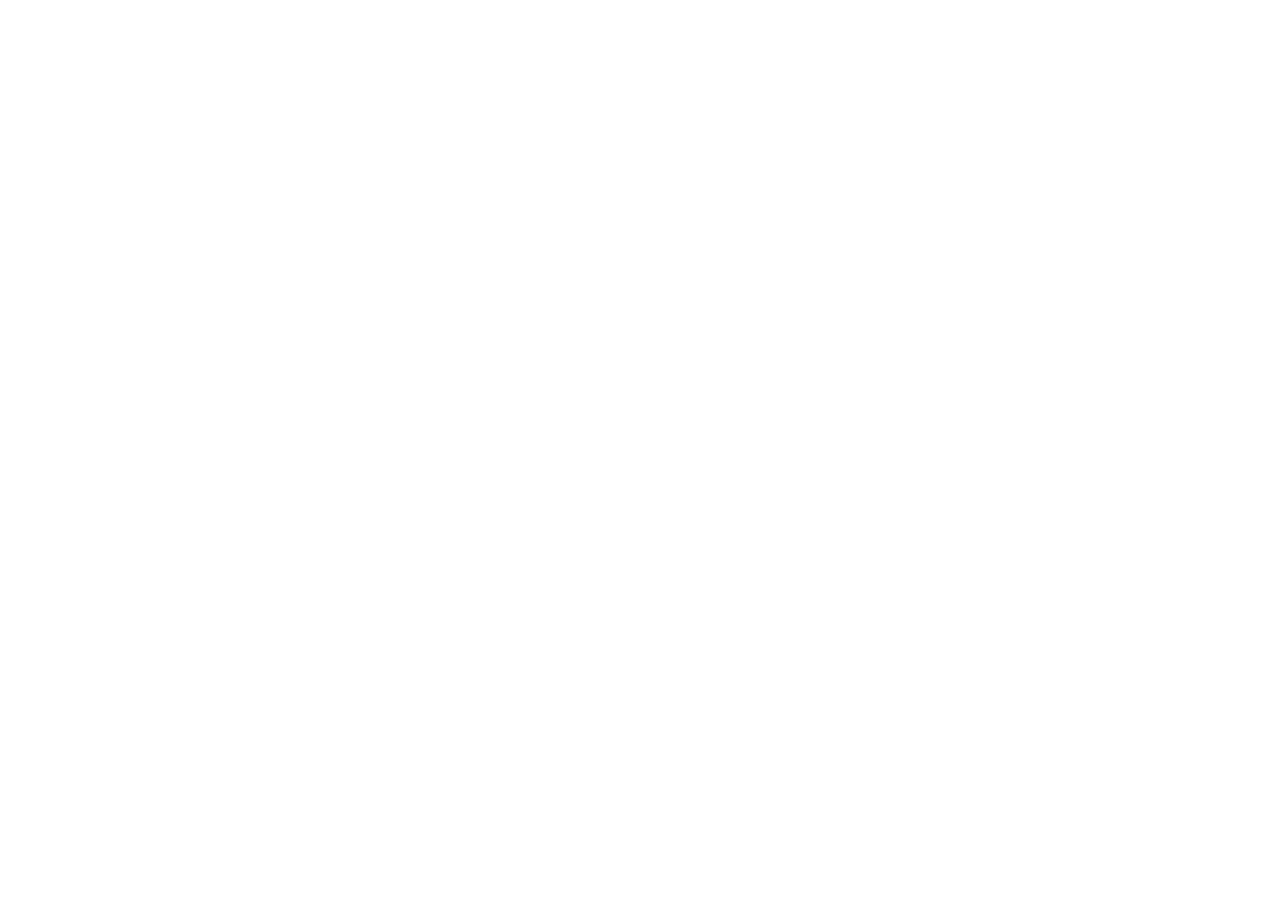
==== index.html @ 98c35b32 "Landing Page CVDC 2026" ====
<!DOCTYPE html>
<html lang="en">
<head>
    <meta charset="UTF-8">
    <meta name="viewport" content="width=device-width, initial-scale=1.0">
    <title>CVDC 2026</title>
</head>
<body>
    
</body>
</html>
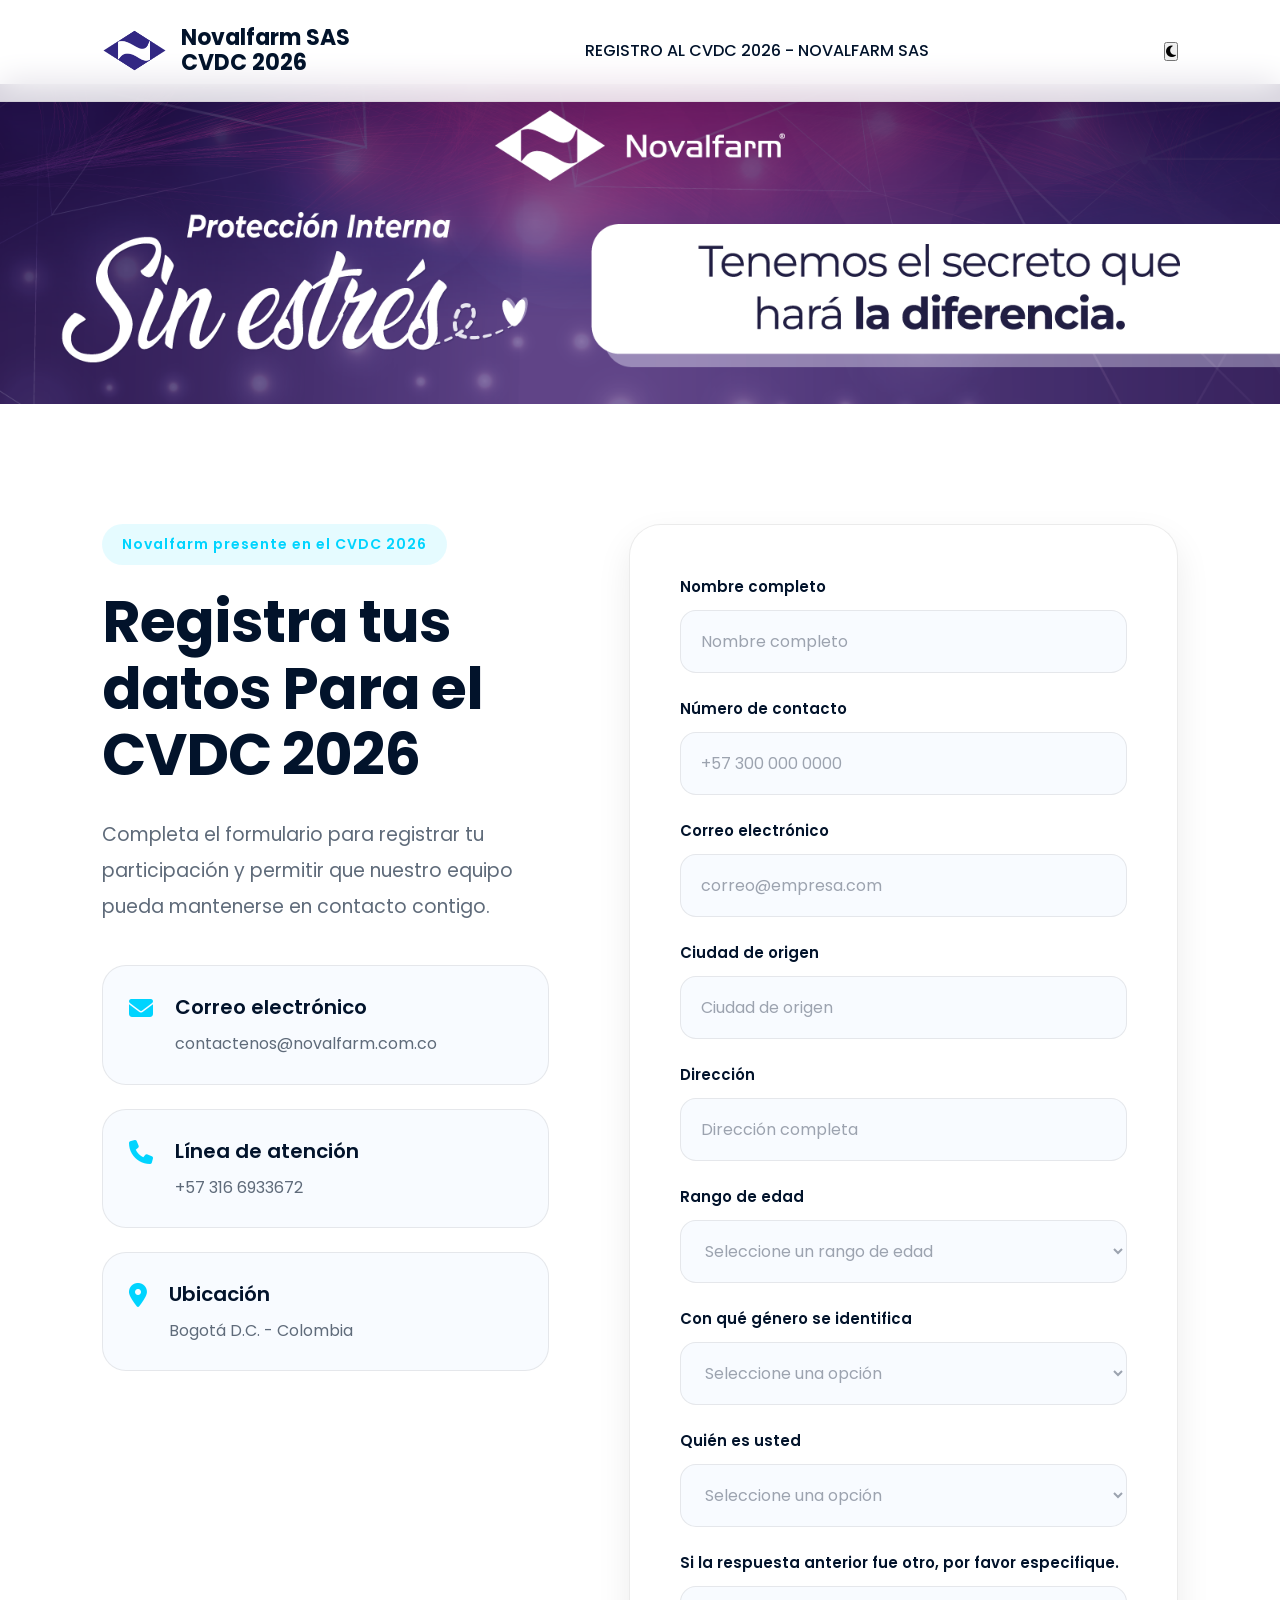
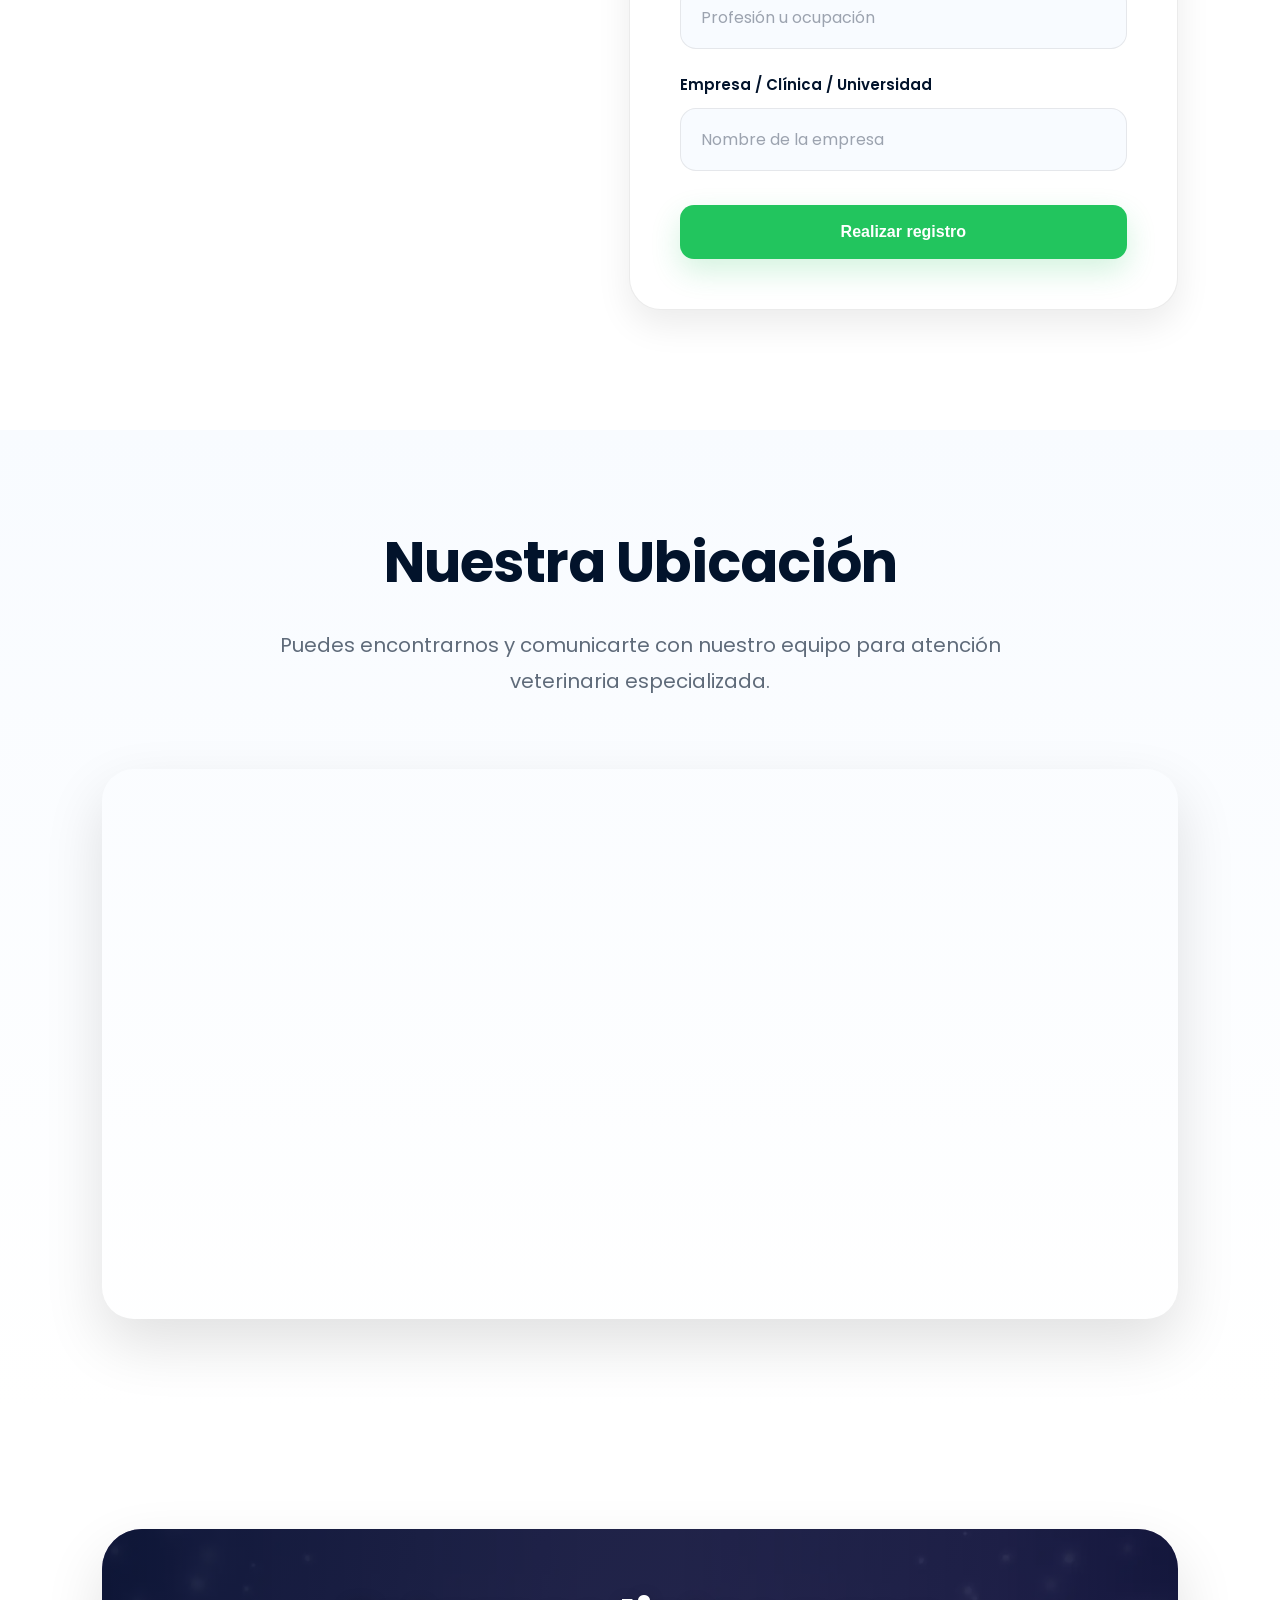
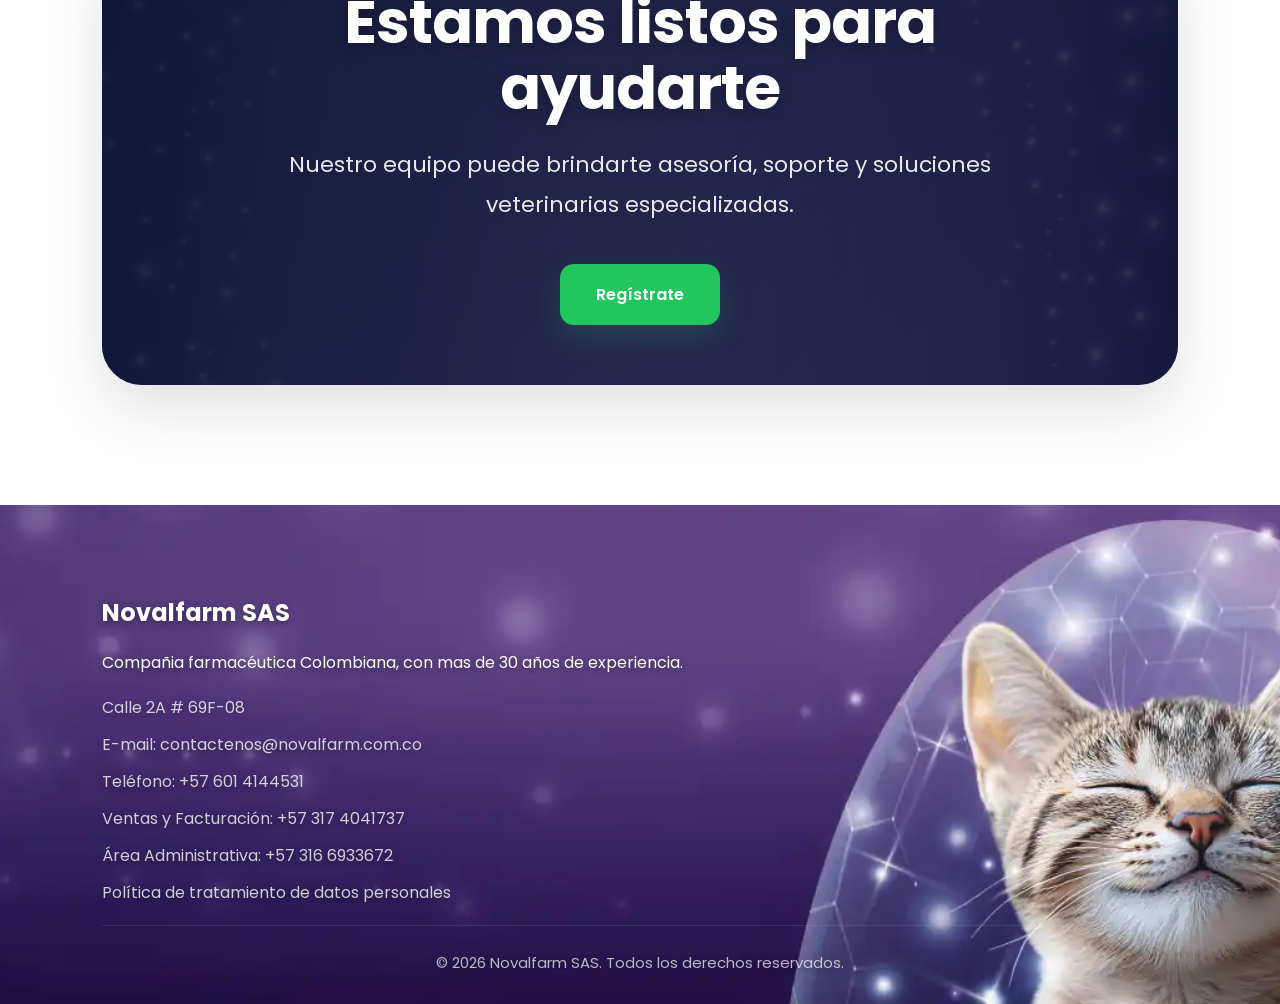
==== commit 6e2af5e0: "Version 0.0002 de formulario de inscripción" ====
--- a/index.html
+++ b/index.html
@@ -1,11 +1,384 @@
 <!DOCTYPE html>
-<html lang="en">
+<html lang="es">
+
 <head>
-    <meta charset="UTF-8">
-    <meta name="viewport" content="width=device-width, initial-scale=1.0">
-    <title>CVDC 2026</title>
+    <meta charset="UTF-8" />
+    <meta name="viewport" content="width=device-width, initial-scale=1.0" />
+    <title>Novalfarm SAS | CVDC 2026</title>
+    <meta name="description" content="Compañía farmacéutica Colombiana, con mas de 30 años de experiencia." />
+    <meta name="keywords"
+        content="Dedicada al desarrollo, fabricación, comercialización y maquila a terceros de productos para la salud animal, limpieza, desinfección y sanitización en el sector pecuario, alimentario y hospitalario." />
+    <meta name="author" content="Edwin Alexander Galvis Patiño" />
+    <meta property="og:title" content="Novalfarm SAS" />
+    <meta property="og:description" content="Compañía farmacéutica Colombiana, con mas de 30 años de experiencia." />
+    <meta property="og:type" content="website" />
+    <meta property="og:image" content="./assets/images/PreviewNovalfarm.webp" />
+    <link rel="icon" href="../assets/icons/FaviconNovalfarm.ico" type="image/ico" />
+    <link rel="preconnect" href="https://fonts.googleapis.com" />
+    <link rel="preconnect" href="https://fonts.gstatic.com" crossorigin />
+    <link href="https://fonts.googleapis.com/css2?family=Poppins:wght@300;400;500;600;700&display=swap"
+        rel="stylesheet" />
+    <link rel="stylesheet" href="https://cdnjs.cloudflare.com/ajax/libs/font-awesome/6.5.1/css/all.min.css" />
+    <link rel="stylesheet" href="../styles/styles.css" />
+    <link rel="stylesheet" href="/index.css" />
 </head>
+
 <body>
-    
+    <!--  INICIO HEADER -->
+    <header class="main-header">
+        <div class="navbar">
+            <a href="../index.html" class="logo-area" aria-label="Ir a la página principal">
+                <img src="../assets/icons/LogoNegativoNovalfarmB.svg" alt="Logo Novalfarm SAS" />
+                <div class="logo-text">
+                    <h2>
+                        Novalfarm SAS<br />
+                        CVDC 2026
+                    </h2>
+                </div>
+            </a>
+            <!-- NAVEGACIÓN -->
+            <nav class="main-nav" id="main-nav">
+                <a href="../index.html"> REGISTRO AL CVDC 2026 - NOVALFARM SAS </a>
+                <!--<a href="../pages/servicios.html"> Servicios </a> -->
+                <!--<a href="../pages/nosotros.html"> Nosotros </a> -->
+                <!-- <a href="../pages/soporte-mesa-de-ayuda.html"> Soporte </a> -->
+                <!-- <a href="../pages/contacto.html" class="active"> Contacto </a> -->
+                <!-- <a href="../pages/planes-y-precios.html"> Planes </a> -->
+                <!-- <a href="../pages/clientes-casos-de-exito.html"> Casos de Éxito </a> -->
+                <!-- <a href="../pages/blog.html"> Blog </a> -->
+            </nav>
+            <!-- ACCIONES -->
+            <div class="header-actions">
+                <!-- DARK MODE -->
+                <button class="toggle-dark-btn" id="toggle-dark" aria-label="Activar modo oscuro">
+                    <i class="fas fa-moon"></i>
+                </button>
+                <!-- MENU MOBILE -->
+                <div class="menu-toggle" id="menu-toggle" aria-label="Abrir menú">
+                    <i class="fas fa-bars"></i>
+                </div>
+            </div>
+        </div>
+    </header>
+    <!-- FIN HEADER -->
+    <!-- INICIO MAIN -->
+    <main>
+        <!-- INICIO BLOQUE UNO - HERO -->
+        <section class="contact-hero">
+            <!-- OVERLAY -->
+            <!--<div class="contact-hero-overlay"></div> -->
+            <!-- CONTENIDO -->
+            <!-- <div class="contact-hero-content">
+                <div class="contact-hero-text">
+                    <h1>
+                        Regístrate
+                    </h1>
+                    <p>
+                        Regístrate en Novalfarm SAS,
+                        se uno mas de nuestros clientes y recibe
+                        soporte y asesoría empresarial.
+                    </p>
+                </div>
+            </div> -->
+        </section>
+        <!-- FIN BLOQUE UNO -->
+        <!-- INICIO BLOQUE DOS - FORMULARIO -->
+        <section class="contact-form-section">
+            <div class="contact-form-container">
+                <!-- INFORMACIÓN -->
+                <div class="contact-info">
+                    <span class="section-tag">
+                        Novalfarm presente en el CVDC 2026
+                    </span>
+                    <h2>
+                        Registra tus datos
+                        Para el CVDC 2026
+                    </h2>
+                    <p>
+                        Completa el formulario para
+                        registrar tu participación y permitir
+                        que nuestro equipo pueda mantenerse
+                        en contacto contigo.
+                    </p>
+                    <!-- CARDS -->
+                    <div class="contact-info-list">
+                        <!-- ITEM -->
+                        <div class="contact-info-item">
+                            <i class="fas fa-envelope"></i>
+                            <div>
+                                <h3>
+                                    Correo electrónico
+                                </h3>
+                                <p>
+                                    contactenos@novalfarm.com.co
+                                </p>
+                            </div>
+                        </div>
+                        <!-- ITEM -->
+                        <div class="contact-info-item">
+                            <i class="fas fa-phone"></i>
+                            <div>
+                                <h3>
+                                    Línea de atención
+                                </h3>
+                                <p>
+                                    +57 316 6933672
+                                </p>
+                            </div>
+                        </div>
+                        <!-- ITEM -->
+                        <div class="contact-info-item">
+                            <i class="fas fa-location-dot"></i>
+                            <div>
+                                <h3>
+                                    Ubicación
+                                </h3>
+                                <p>
+                                    Bogotá D.C. - Colombia
+                                </p>
+                            </div>
+                        </div>
+                    </div>
+                </div>
+                <!-- FORMULARIO -->
+                <div class="contact-form-box">
+                    <form id="contactForm" class="contact-form">
+                        <!-- NOMBRE -->
+                        <div class="form-group">
+                            <label for="nombre">
+                                Nombre completo
+                            </label>
+                            <input type="text" id="nombre" name="entry.445168501" placeholder="Nombre completo"
+                                required>
+                        </div>
+                        <!-- TELÉFONO -->
+                        <div class="form-group">
+                            <label for="telefono">
+                                Número de contacto
+                            </label>
+                            <input type="tel" id="telefono" name="entry.1190734210" placeholder="+57 300 000 0000"
+                                required>
+                        </div>
+                        <!-- CORREO -->
+                        <div class="form-group">
+                            <label for="correo">
+                                Correo electrónico
+                            </label>
+                            <input type="email" id="correo" name="entry.1235014945" placeholder="correo@empresa.com"
+                                required>
+                        </div>
+                        <!-- CIUDAD -->
+                        <div class="form-group">
+                            <label for="ciudad">
+                                Ciudad de origen
+                            </label>
+                            <input type="text" id="ciudad" name="entry.204726276" placeholder="Ciudad de origen"
+                                required>
+                        </div>
+                        <!-- DIRECCION -->
+                        <div class="form-group">
+                            <label for="direccion">
+                                Dirección
+                            </label>
+                            <input type="text" id="direccion" name="entry.1206980979" placeholder="Dirección completa"
+                                required>
+                        </div>
+                        <!-- RANGO EDAD -->
+                        <div class="form-group">
+                            <label for="rangoedad">
+                                Rango de edad
+                            </label>
+                            <select id="rangoedad" name="entry.147446224" required>
+
+                                <option value="" selected disabled>
+                                    Seleccione un rango de edad
+                                </option>
+
+                                <option value="20 - 30 años">
+                                    20 - 30 años
+                                </option>
+
+                                <option value="31 - 40 años">
+                                    31 - 40 años
+                                </option>
+
+                                <option value="Mayor de 40 años">
+                                    Mayor de 40 años
+                                </option>
+
+                            </select>
+                        </div>
+                        <!-- GENERO -->
+                        <div class="form-group">
+                            <label for="genero">
+                                Con qué género se identifica
+                            </label>
+                            <select id="genero" name="entry.490328538" required>
+
+                                <option value="" selected disabled>
+                                    Seleccione una opción
+                                </option>
+
+                                <option value="Masculino">
+                                    Masculino
+                                </option>
+
+                                <option value="Femenino">
+                                    Femenino
+                                </option>
+
+                                <option value="No binario">
+                                    No binario
+                                </option>
+
+                                <option value="Prefiero no responder">
+                                    Prefiero no responder
+                                </option>
+
+                            </select>
+                        </div>
+                        <!-- QUIEN ES -->
+                        <div class="form-group">
+                            <label for="quienes">
+                                Quién es usted
+                            </label>
+                            <select id="quienes" name="entry.2110988957" required>
+
+                                <option value="" selected disabled>
+                                    Seleccione una opción
+                                </option>
+
+                                <option value="Médico veterinario">
+                                    Médico veterinario
+                                </option>
+
+                                <option value="Estudiante">
+                                    Estudiante
+                                </option>
+
+                                <option value="Propietario de Clínica">
+                                    Propietario de Clínica
+                                </option>
+
+                                <option value="Groomer">
+                                    Groomer
+                                </option>
+
+                                <option value="Otro">
+                                    Otro
+                                </option>
+
+                            </select>
+                        </div>
+                        <!-- QUIEN ES B -->
+                        <div class="form-group">
+                            <label for="quienesb">
+                                Si la respuesta anterior fue otro, por favor especifique.
+                            </label>
+                            <input type="text" id="quienesb" name="entry.1274518297"
+                                placeholder="Profesión u ocupación">
+                        </div>
+                        <!-- EMPRESA -->
+                        <div class="form-group">
+                            <label for="empresa">
+                                Empresa / Clínica / Universidad
+                            </label>
+                            <input type="text" id="empresa" name="entry.99293918" placeholder="Nombre de la empresa"
+                                required>
+                        </div>
+                        <!-- BOTÓN -->
+                        <button type="submit" class="btn btn-primary submit-btn">
+                            Realizar registro
+                        </button>
+                        <!-- MENSAJE -->
+                        <div class="form-message" id="formMessage">
+                            Registro realizado correctamente.
+                        </div>
+                    </form>
+                </div>
+            </div>
+        </section>
+        <!-- FIN BLOQUE DOS -->
+        <!-- INICIO BLOQUE TRES - MAPA -->
+        <section class="contact-map">
+            <!-- HEADER -->
+            <div class="map-header">
+                <h2>
+                    Nuestra Ubicación
+                </h2>
+                <p>
+                    Puedes encontrarnos y comunicarte
+                    con nuestro equipo para atención
+                    veterinaria especializada.
+                </p>
+            </div>
+            <!-- MAPA -->
+            <div class="map-container">
+                <iframe src="https://www.google.com/maps?q=Calle+2A+%23+69F-14,+Bogota,+Colombia&output=embed"
+                    loading="lazy" allowfullscreen referrerpolicy="no-referrer-when-downgrade"
+                    title="Mapa ubicación empresa">
+                </iframe>
+            </div>
+        </section>
+        <!-- FIN BLOQUE TRES -->
+        <!-- INICIO BLOQUE CUATRO - CTA -->
+        <section class="contact-cta">
+            <div class="contact-cta-overlay"></div>
+            <!-- CONTENIDO -->
+            <div class="contact-cta-content">
+                <h2>
+                    Estamos listos para ayudarte
+                </h2>
+                <p>
+                    Nuestro equipo puede brindarte
+                    asesoría, soporte y soluciones
+                    veterinarias especializadas.
+                </p>
+                <a href="../index.html#contactForm" class="btn btn-primary">
+                    Regístrate
+                </a>
+            </div>
+        </section>
+        <!-- FIN BLOQUE CUATRO -->
+    </main>
+    <!--  FIN MAIN -->
+    <!--  INICIO FOOTER -->
+    <footer>
+        <div class="footer-container">
+            <!-- COLUMNA -->
+            <div class="footer-column">
+                <h3>Novalfarm SAS</h3>
+                <p>
+                    Compañia farmacéutica Colombiana, con mas de 30 años de experiencia.
+                </p>
+            </div>
+            <!-- COLUMNA -->
+            <div class="footer-column">
+                <h3></h3>
+                <a href="https://novalfarm.com.co/" target="_blank"> Calle 2A # 69F-08 </a>
+                <a href="https://novalfarm.com.co/" target="_blank"> E-mail: contactenos@novalfarm.com.co </a>
+                <a href="https://novalfarm.com.co/" target="_blank"> Teléfono: +57 601 4144531 </a>
+                <a href="https://novalfarm.com.co/" target="_blank"> Ventas y Facturación: +57 317 4041737 </a>
+                <a href="https://novalfarm.com.co/" target="_blank"> Área Administrativa: +57 316 6933672 </a>
+                <a href="http://novalfarm.com.co/pdf/POLITICA-DE-TRATAMIENTO-DE-DATOS-PERSONALES.pdf" target="_blank"> Política de tratamiento de datos personales </a>
+            </div>
+            <!-- COLUMNA -->
+            <div class="footer-column">
+                <h3></h3>
+                <!-- <a href="../pages/soporte-mesa-de-ayuda.html"> Mesa de ayuda </a> -->
+                <!-- <a href="../pages/soporte-mesa-de-ayuda.html"> Incidentes </a> -->
+                <!-- <a href="../pages/blog.html"> FAQ </a> -->
+            </div>
+        </div>
+        <!-- COPYRIGHT -->
+        <div class="footer-bottom">
+            <p>© 2026 Novalfarm SAS. Todos los derechos reservados.</p>
+        </div>
+    </footer>
+    <!-- FIN FOOTER -->
+    <!--  SCRIPTS -->
+    <script src="../scripts/scripts.js"></script>
+    <script src="../scripts/contacto.js"></script>
 </body>
+
 </html>
--- a/styles/styles.css
+++ b/styles/styles.css
@@ -0,0 +1,661 @@
+/* =========================================================
+   STYLES.CSS
+   PAGINA: TODAS
+   AUTOR: EDWIN ALEXANDER GALVIS PATIÑO - 1032386348
+========================================================= */
+
+/* =========================================================
+   VARIABLES GLOBALES
+========================================================= */
+
+:root {
+
+    /* COLORES */
+
+    --color-primary: #02132b;
+    --color-secondary: #22c55e;
+    --color-accent: #00d4ff;
+
+    --color-white: #ffffff;
+    --color-light: #f8fbff;
+
+    --color-text: #5f6b7a;
+    --color-border: rgba(0, 0, 0, 0.08);
+
+    /* SOMBRAS */
+
+    --shadow-sm:
+        0px 6px 18px rgba(0, 0, 0, 0.05);
+
+    --shadow-md:
+        0px 15px 35px rgba(0, 0, 0, 0.08);
+
+    --shadow-lg:
+        0px 25px 60px rgba(0, 0, 0, 0.12);
+
+    /* RADIOS */
+
+    --radius-sm: 12px;
+    --radius-md: 20px;
+    --radius-lg: 32px;
+
+    /* TRANSICIONES */
+
+    --transition: 0.4s ease;
+
+    /* ALTURA HEADER */
+
+    --header-height: 84px;
+}
+
+/* =========================================================
+   DARK MODE VARIABLES
+========================================================= */
+
+body.dark-mode {
+
+    --color-primary: #f5f5f5;
+    --color-white: #121212;
+    --color-light: #1b1b1b;
+    --color-text: #d0d0d0;
+    --color-border: rgba(255, 255, 255, 0.08);
+}
+
+/* =========================================================
+   RESET
+========================================================= */
+
+* {
+
+    margin: 0;
+    padding: 0;
+    box-sizing: border-box;
+}
+
+/* =========================================================
+   HTML
+========================================================= */
+
+html {
+
+    scroll-behavior: smooth;
+}
+
+/* =========================================================
+   NAV LINK ACTIVE
+========================================================= */
+
+main {
+
+    padding-top: var(--header-height);
+
+}
+
+.main-nav a.active {
+
+    color: var(--color-accent);
+
+    font-weight: 600;
+}
+
+/* LINEA ACTIVA */
+
+.main-nav a.active::after {
+
+    width: 100%;
+}
+
+/* =========================================================
+   BODY
+========================================================= */
+
+body {
+
+    font-family: 'Poppins', sans-serif;
+
+    background: var(--color-white);
+
+    color: var(--color-primary);
+
+    overflow-x: hidden;
+
+    transition:
+        background-color 0.3s ease,
+        color 0.3s ease;
+}
+
+/* =========================================================
+   IMÁGENES
+========================================================= */
+
+img {
+
+    max-width: 100%;
+
+    display: block;
+}
+
+/* =========================================================
+   LINKS
+========================================================= */
+
+a {
+
+    text-decoration: none;
+
+    transition: var(--transition);
+}
+
+/* =========================================================
+   LISTAS
+========================================================= */
+
+ul {
+
+    list-style: none;
+}
+
+/* =========================================================
+   BOTONES GLOBALES
+========================================================= */
+
+.btn {
+
+    display: inline-flex;
+
+    align-items: center;
+
+    justify-content: center;
+
+    padding: 18px 36px;
+
+    border-radius: 14px;
+
+    font-size: 16px;
+
+    font-weight: 600;
+
+    border: none;
+
+    cursor: pointer;
+
+    transition: var(--transition);
+
+    white-space: nowrap;
+}
+
+/* BOTÓN PRIMARY */
+
+.btn-primary {
+
+    background: var(--color-secondary);
+
+    color: white;
+
+    box-shadow:
+        0px 12px 30px rgba(34, 197, 94, 0.20);
+}
+
+/* HOVER */
+
+.btn-primary:hover {
+
+    transform: translateY(-4px);
+
+    background: #1fb157;
+}
+
+/* BOTÓN SECONDARY */
+
+.btn-secondary {
+
+    background: transparent;
+
+    color: var(--color-primary);
+
+    border: 2px solid var(--color-primary);
+}
+
+/* HOVER */
+
+.btn-secondary:hover {
+
+    background: var(--color-primary);
+
+    color: white;
+}
+
+/* =========================================================
+   CONTAINER GLOBAL
+========================================================= */
+
+.container {
+
+    width: 100%;
+
+    max-width: 1400px;
+
+    margin: auto;
+}
+
+/* =========================================================
+   HEADER
+========================================================= */
+
+.main-header {
+
+    position: fixed;
+
+    top: 0;
+
+    left: 0;
+
+    width: 100%;
+
+    z-index: 999;
+
+    background:
+        rgba(255, 255, 255, 0.82);
+
+    backdrop-filter: blur(16px);
+
+    border-bottom:
+        1px solid rgba(0, 0, 0, 0.05);
+
+    transition: var(--transition);
+}
+
+/* DARK MODE HEADER */
+
+body.dark-mode .main-header {
+
+    background:
+        rgba(18, 18, 18, 0.88);
+
+    border-bottom:
+        1px solid rgba(255, 255, 255, 0.05);
+}
+
+/* HEADER SCROLLED */
+
+.main-header.scrolled {
+
+    padding: 6px 0;
+
+    box-shadow:
+        0px 10px 30px rgba(0, 0, 0, 0.08);
+}
+
+/* NAVBAR */
+
+.navbar {
+
+    --header-height: 84px;
+
+    display: flex;
+
+    align-items: center;
+
+    justify-content: space-between;
+
+    padding: 18px 8%;
+}
+
+/* =========================================================
+   LOGO
+========================================================= */
+
+.logo-area {
+
+    display: flex;
+
+    align-items: center;
+
+    gap: 14px;
+}
+
+/* IMG */
+
+.logo-area img {
+
+    width: 65px;
+}
+
+/* TEXTO */
+
+.logo-text h2 {
+
+    font-size: 22px;
+
+    color: var(--color-primary);
+
+    line-height: 1.1;
+}
+
+/* =========================================================
+   MENU
+========================================================= */
+
+.main-nav {
+
+    display: flex;
+
+    align-items: center;
+
+    gap: 30px;
+}
+
+/* LINKS */
+
+.main-nav a {
+
+    color: var(--color-primary);
+
+    font-size: 16px;
+
+    font-weight: 500;
+
+    position: relative;
+}
+
+/* HOVER */
+
+.main-nav a:hover {
+
+    color: var(--color-accent);
+}
+
+/* =========================================================
+   TOGGLE
+========================================================= */
+
+.menu-toggle {
+
+    display: none;
+
+    font-size: 28px;
+
+    cursor: pointer;
+
+    color: var(--color-primary);
+}
+
+/* =========================================================
+   FOOTER
+========================================================= */
+
+footer {
+    position: relative;
+
+    padding: 90px 8% 30px;
+
+    color: #ffffff;
+
+    background-image:
+        url("../assets/images/Footer.webp");
+
+    background-size: cover;
+    background-position: center center;
+    background-repeat: no-repeat;
+
+    overflow: hidden;
+}
+
+/* CONTAINER */
+
+.footer-container {
+    position: relative;
+    z-index: 2;
+
+    max-width: 1400px;
+
+    margin: auto;
+
+    padding-right: 25%;
+}
+
+.footer-container,
+.footer-bottom {
+
+    position: relative;
+    z-index: 2;
+
+}
+
+.footer-container h3,
+.footer-container p,
+.footer-container a,
+.footer-bottom {
+    text-shadow:
+        0 2px 6px rgba(0, 0, 0, 0.35);
+}
+
+/* TEXTOS */
+
+.footer-column h3 {
+
+    font-size: 24px;
+
+    margin-bottom: 20px;
+}
+
+/* LINKS */
+
+.footer-column a {
+
+    color: rgba(255, 255, 255, 0.78);
+
+    display: block;
+
+    margin-bottom: 12px;
+}
+
+/* HOVER */
+
+.footer-column a:hover {
+
+    color: var(--color-accent);
+}
+
+/* COPYRIGHT */
+
+.footer-bottom {
+
+    border-top:
+        1px solid rgba(255, 255, 255, 0.08);
+
+    padding-top: 25px;
+
+    text-align: center;
+
+    color: rgba(255, 255, 255, 0.70);
+
+    font-size: 15px;
+}
+
+/* =========================================================
+   SCROLLBAR
+========================================================= */
+
+::-webkit-scrollbar {
+
+    width: 10px;
+}
+
+::-webkit-scrollbar-track {
+
+    background: var(--color-light);
+}
+
+::-webkit-scrollbar-thumb {
+
+    background: var(--color-accent);
+
+    border-radius: 20px;
+}
+
+/* =========================================================
+   ANIMACIONES
+========================================================= */
+
+@keyframes fadeUp {
+
+    from {
+
+        opacity: 0;
+        transform: translateY(40px);
+    }
+
+    to {
+
+        opacity: 1;
+        transform: translateY(0);
+    }
+}
+
+/* =========================================================
+   RESPONSIVE TABLET
+========================================================= */
+
+@media(max-width: 992px) {
+
+    :root {
+
+        --header-height: 96px;
+
+    }
+
+    .navbar {
+
+        padding: 18px 6%;
+    }
+
+    .main-nav {
+
+        position: fixed;
+
+        top: var(--header-height);
+
+        right: -100%;
+
+        width: 280px;
+
+        height: calc(100vh - var(--header-height));
+
+        background: var(--color-white);
+
+        flex-direction: column;
+
+        align-items: flex-start;
+
+        padding: 40px 30px;
+
+        transition: var(--transition);
+
+        box-shadow:
+            -10px 0px 30px rgba(0, 0, 0, 0.08);
+    }
+
+    body.dark-mode .main-nav {
+
+        background: #1b1b1b;
+    }
+
+    .main-nav.active {
+
+        right: 0;
+    }
+
+    .menu-toggle {
+
+        display: block;
+    }
+
+    footer {
+    background-position: 65% center;
+}
+
+    .footer-container {
+
+        flex-direction: column;
+    }
+}
+
+/* =========================================================
+   RESPONSIVE MOBILE
+========================================================= */
+
+@media(max-width: 768px) {
+
+    footer {
+        padding: 70px 6% 30px;
+
+        background-size: cover;
+
+        /*
+         * Damos prioridad al gato.
+         */
+        background-position: 72% center;
+    }
+
+    .footer-container {
+        padding-right: 0;
+    }
+
+    :root {
+
+        --header-height: 96px;
+
+    }
+
+    .logo-area img {
+
+        width: 55px;
+    }
+
+    .logo-text h2 {
+
+        font-size: 18px;
+    }
+
+    .btn {
+
+        width: 100%;
+    }
+}
+
+/* =========================================================
+   RESPONSIVE SMALL MOBILE
+========================================================= */
+
+@media(max-width: 480px) {
+
+        footer {
+
+        padding: 60px 6% 25px;
+
+        background-position: 75% center;
+
+    }
+
+    :root {
+
+        --header-height: 92px;
+
+    }
+
+    .navbar {
+
+        padding: 16px 5%;
+    }
+
+    .main-nav {
+
+        width: 100%;
+    }
+
+    footer {
+
+        padding: 70px 6% 25px;
+    }
+}
--- a/index.css
+++ b/index.css
@@ -0,0 +1,858 @@
+/* =========================================================
+   CONTACTO.CSS
+   PAGINA: CONTACTO
+========================================================= */
+
+/* =========================================================
+   BLOQUE UNO - HERO
+========================================================= */
+
+.contact-hero {
+    position: relative;
+
+    width: 100%;
+
+    aspect-ratio: 4 / 1;
+
+    min-height: 0;
+
+    display: flex;
+    align-items: center;
+    justify-content: center;
+
+    padding: 0;
+    margin: 0;
+
+    overflow: hidden;
+
+    background-image:
+        url("../assets/images/Header.png");
+
+    background-size: contain;
+    background-position: center center;
+    background-repeat: no-repeat;
+
+    background-color: #FFFFFF;
+}
+
+/* OVERLAY
+   Se reduce la oscuridad para conservar los colores
+   originales del banner y mantener legible el texto.
+========================================================= */
+
+.contact-hero-overlay {
+    position: absolute;
+    inset: 0;
+
+    background: transparent;
+
+    z-index: 1;
+}
+
+/* CONTENIDO */
+
+.contact-hero-content {
+    position: relative;
+
+    z-index: 2;
+
+    width: 100%;
+    max-width: 1400px;
+
+    margin: auto;
+
+    text-align: center;
+
+    transform: translateY(-20px);
+}
+
+/* TEXTO */
+
+.contact-hero-text {
+    max-width: 950px;
+
+    margin: auto;
+}
+
+/* TITULO */
+
+.contact-hero-text h1 {
+    font-size: clamp(44px, 4vw, 74px);
+
+    line-height: 1.05;
+
+    color: #ffffff;
+
+    margin-bottom: 30px;
+
+    font-weight: 700;
+
+    letter-spacing: -2px;
+
+    text-shadow:
+        0 3px 15px rgba(0, 0, 0, 0.30);
+
+    animation: fadeUp 1s ease;
+}
+
+/* TEXTO */
+
+.contact-hero-text p {
+    font-size: clamp(18px, 1.3vw, 22px);
+
+    line-height: 1.9;
+
+    color: rgba(255, 255, 255, 0.92);
+
+    max-width: 780px;
+
+    margin: auto;
+
+    text-shadow:
+        0 2px 10px rgba(0, 0, 0, 0.25);
+
+    animation: fadeUp 1.2s ease;
+}
+
+/* =========================================================
+   BLOQUE DOS - FORMULARIO
+========================================================= */
+
+.contact-form-section {
+    padding: 120px 8%;
+
+    background: var(--color-white);
+}
+
+/* CONTENEDOR */
+
+.contact-form-container {
+    width: 100%;
+
+    max-width: 1400px;
+
+    margin: auto;
+
+    display: flex;
+
+    align-items: flex-start;
+
+    justify-content: space-between;
+
+    gap: 80px;
+}
+
+/* =========================================================
+   INFORMACIÓN
+========================================================= */
+
+.contact-info {
+    flex: 1;
+
+    min-width: 0;
+}
+
+/* TAG */
+
+.section-tag {
+    display: inline-flex;
+
+    align-items: center;
+    justify-content: center;
+
+    padding: 10px 20px;
+
+    border-radius: 50px;
+
+    background:
+        rgba(0, 212, 255, 0.10);
+
+    color: var(--color-accent);
+
+    font-size: 14px;
+
+    font-weight: 600;
+
+    letter-spacing: 1px;
+
+    margin-bottom: 24px;
+}
+
+/* TITULO */
+
+.contact-info h2 {
+    font-size: 58px;
+
+    line-height: 1.15;
+
+    color: var(--color-primary);
+
+    margin-bottom: 28px;
+
+    font-weight: 700;
+
+    letter-spacing: -1px;
+}
+
+/* TEXTO */
+
+.contact-info p {
+    font-size: 19px;
+
+    line-height: 1.9;
+
+    color: var(--color-text);
+
+    margin-bottom: 40px;
+}
+
+/* LISTA */
+
+.contact-info-list {
+    display: flex;
+
+    flex-direction: column;
+
+    gap: 24px;
+}
+
+/* ITEM */
+
+.contact-info-item {
+    display: flex;
+
+    align-items: flex-start;
+
+    gap: 22px;
+
+    padding: 26px;
+
+    border-radius: 24px;
+
+    background: var(--color-light);
+
+    border:
+        1px solid var(--color-border);
+
+    transition: var(--transition);
+
+    min-width: 0;
+}
+
+/* HOVER */
+
+.contact-info-item>div {
+    flex: 1;
+
+    min-width: 0;
+}
+
+.contact-info-item:hover {
+    transform: translateX(8px);
+
+    box-shadow: var(--shadow-sm);
+}
+
+/* ICONO */
+
+.contact-info-item i {
+    font-size: 24px;
+
+    color: var(--color-accent);
+
+    margin-top: 4px;
+}
+
+/* TITULO */
+
+.contact-info-item h3 {
+    font-size: 20px;
+
+    color: var(--color-primary);
+
+    margin-bottom: 8px;
+
+    font-weight: 600;
+}
+
+/* TEXTO */
+
+.contact-info-item p {
+    font-size: 16px;
+
+    line-height: 1.7;
+
+    color: var(--color-text);
+
+    margin: 0;
+
+    overflow-wrap: anywhere;
+
+    word-break: break-word;
+
+    min-width: 0;
+}
+
+/* =========================================================
+   FORMULARIO
+========================================================= */
+
+.contact-form-box {
+    flex: 1;
+
+    min-width: 0;
+
+    background: var(--color-white);
+
+    border-radius: 32px;
+
+    padding: 50px;
+
+    border:
+        1px solid var(--color-border);
+
+    box-shadow: var(--shadow-md);
+}
+
+/* FORM */
+
+.contact-form {
+    display: flex;
+
+    flex-direction: column;
+
+    gap: 24px;
+}
+
+/* GRUPO */
+
+.form-group {
+    display: flex;
+
+    flex-direction: column;
+
+    gap: 12px;
+}
+
+/* LABEL */
+
+.form-group label {
+    font-size: 15px;
+
+    font-weight: 600;
+
+    color: var(--color-primary);
+}
+
+/* INPUTS / SELECT / TEXTAREA */
+
+.form-group input,
+.form-group select,
+.form-group textarea {
+    width: 100%;
+
+    padding: 18px 20px;
+
+    border-radius: 16px;
+
+    border:
+        1px solid var(--color-border);
+
+    background: var(--color-light);
+
+    font-family: inherit;
+
+    font-size: 16px;
+
+    color: var(--color-primary);
+
+    outline: none;
+
+    transition: var(--transition);
+
+    box-sizing: border-box;
+}
+
+/* TEXTAREA */
+
+.form-group textarea {
+    resize: vertical;
+
+    min-height: 120px;
+}
+
+/* SELECT */
+
+.form-group select {
+    cursor: pointer;
+
+    appearance: auto;
+}
+
+/* PLACEHOLDER */
+
+.form-group input::placeholder,
+.form-group textarea::placeholder {
+    color: #9ca3af;
+}
+
+/* SELECT SIN SELECCION */
+
+.form-group select:invalid {
+    color: #9ca3af;
+}
+
+/* SELECT CON VALOR */
+
+.form-group select:valid {
+    color: var(--color-primary);
+}
+
+/* FOCUS */
+
+.form-group input:focus,
+.form-group select:focus,
+.form-group textarea:focus {
+    border-color: var(--color-accent);
+
+    box-shadow:
+        0 0 0 4px rgba(0, 212, 255, 0.12);
+}
+
+/* BOTÓN */
+
+.submit-btn {
+    width: 100%;
+
+    margin-top: 10px;
+}
+
+/* MENSAJE */
+
+.form-message {
+    display: none;
+
+    align-items: center;
+    justify-content: center;
+
+    padding: 18px;
+
+    border-radius: 16px;
+
+    background:
+        rgba(34, 197, 94, 0.10);
+
+    color: var(--color-secondary);
+
+    font-size: 15px;
+
+    font-weight: 600;
+
+    text-align: center;
+}
+
+/* MENSAJE ACTIVO */
+
+.form-message.active {
+    display: flex;
+}
+
+/* =========================================================
+   BLOQUE TRES - MAPA
+========================================================= */
+
+.contact-map {
+    padding: 90px 8%;
+
+    background:
+        linear-gradient(180deg,
+            #f8fbff,
+            #ffffff);
+}
+
+/* HEADER */
+
+.map-header {
+    text-align: center;
+
+    margin-bottom: 70px;
+}
+
+/* TITULO */
+
+.map-header h2 {
+    font-size: 56px;
+
+    color: var(--color-primary);
+
+    margin-bottom: 22px;
+
+    font-weight: 700;
+
+    letter-spacing: -1px;
+}
+
+/* TEXTO */
+
+.map-header p {
+    max-width: 800px;
+
+    margin: auto;
+
+    font-size: 20px;
+
+    line-height: 1.8;
+
+    color: var(--color-text);
+}
+
+/* MAPA */
+
+.map-container {
+    width: 100%;
+
+    max-width: 1400px;
+
+    margin: auto;
+
+    overflow: hidden;
+
+    border-radius: 32px;
+
+    box-shadow: var(--shadow-lg);
+}
+
+/* IFRAME */
+
+.map-container iframe {
+    width: 100%;
+
+    height: 550px;
+
+    border: 0;
+
+    display: block;
+}
+
+/* =========================================================
+   BLOQUE CUATRO - CTA
+========================================================= */
+
+.contact-cta {
+    position: relative;
+
+    margin: 120px 8%;
+
+    min-height: 420px;
+
+    border-radius: 40px;
+
+    overflow: hidden;
+
+    display: flex;
+
+    align-items: center;
+    justify-content: center;
+
+    text-align: center;
+
+    background-image:
+        url("../assets/images/Body.webp");
+
+    background-size: cover;
+    background-position: center 60%;
+    background-repeat: no-repeat;
+
+    box-shadow: var(--shadow-lg);
+}
+
+/* OVERLAY CTA */
+
+.contact-cta-overlay {
+    position: absolute;
+
+    inset: 0;
+
+    background:
+        linear-gradient(135deg,
+            rgba(2, 19, 43, 0.75),
+            rgba(2, 19, 43, 0.55));
+
+    z-index: 1;
+}
+
+/* CONTENIDO */
+
+.contact-cta-content {
+    position: relative;
+
+    z-index: 2;
+
+    max-width: 900px;
+
+    padding: 60px 40px;
+}
+
+/* TITULO */
+
+.contact-cta-content h2 {
+    font-size: 60px;
+
+    line-height: 1.1;
+
+    color: white;
+
+    margin-bottom: 24px;
+
+    font-weight: 700;
+
+    letter-spacing: -1px;
+
+    text-shadow:
+        0 3px 15px rgba(0, 0, 0, 0.25);
+}
+
+/* TEXTO */
+
+.contact-cta-content p {
+    font-size: 22px;
+
+    line-height: 1.8;
+
+    color: rgba(255, 255, 255, 0.90);
+
+    margin-bottom: 40px;
+}
+
+/* =========================================================
+   DARK MODE
+========================================================= */
+
+body.dark-mode .contact-form-section {
+    background: var(--color-white);
+}
+
+body.dark-mode .contact-map {
+    background:
+        linear-gradient(180deg,
+            #151515,
+            #1b1b1b);
+}
+
+body.dark-mode .contact-form-box,
+body.dark-mode .contact-info-item {
+    background: #1f1f1f;
+}
+
+body.dark-mode .form-group input,
+body.dark-mode .form-group select,
+body.dark-mode .form-group textarea {
+    background: #2a2a2a;
+
+    border-color:
+        rgba(255, 255, 255, 0.08);
+}
+
+body.dark-mode .form-group select:valid {
+    color: var(--color-primary);
+}
+
+/* =========================================================
+   PANTALLAS MUY GRANDES
+   1920px / 2K / monitores ultrawide
+========================================================= */
+
+@media (min-width: 1920px) {
+
+    .contact-hero-content {
+        max-width: 1600px;
+    }
+
+    .contact-form-container,
+    .map-container {
+        max-width: 1600px;
+    }
+}
+
+/* =========================================================
+   RESPONSIVE LAPTOP
+========================================================= */
+
+@media (max-width: 1200px) {
+
+    .contact-hero-text h1 {
+        font-size: 62px;
+    }
+
+    .contact-info h2,
+    .map-header h2 {
+        font-size: 48px;
+    }
+
+    .contact-cta-content h2 {
+        font-size: 50px;
+    }
+}
+
+/* =========================================================
+   RESPONSIVE TABLET
+========================================================= */
+
+@media (max-width: 992px) {
+
+    .contact-form-container {
+        flex-direction: column;
+
+        gap: 60px;
+    }
+
+    .contact-info,
+    .contact-form-box {
+        width: 100%;
+    }
+
+    .contact-cta-content h2 {
+        font-size: 44px;
+    }
+}
+
+/* =========================================================
+   RESPONSIVE MOBILE
+========================================================= */
+
+@media (max-width: 768px) {
+
+    .contact-form-section,
+    .contact-map {
+        padding-left: 6%;
+        padding-right: 6%;
+    }
+
+    .contact-form-section,
+    .contact-map {
+        padding-top: 100px;
+        padding-bottom: 100px;
+    }
+
+    .contact-hero-text h1 {
+        font-size: 44px;
+
+        line-height: 1.15;
+
+        letter-spacing: -1px;
+    }
+
+    .contact-hero-text p {
+        font-size: 18px;
+
+        line-height: 1.7;
+    }
+
+    .contact-info h2,
+    .map-header h2 {
+        font-size: 38px;
+    }
+
+    .contact-info p,
+    .map-header p {
+        font-size: 17px;
+    }
+
+    .contact-form-box {
+        padding: 35px 25px;
+    }
+
+    .contact-info-item {
+        padding: 22px;
+    }
+
+    .contact-info-item h3 {
+        font-size: 18px;
+    }
+
+    .map-container {
+        border-radius: 24px;
+    }
+
+    .map-container iframe {
+        height: 400px;
+    }
+
+    .contact-cta {
+        margin: 100px 6%;
+
+        border-radius: 30px;
+    }
+
+    .contact-cta-content {
+        padding: 50px 25px;
+    }
+
+    .contact-cta-content h2 {
+        font-size: 36px;
+    }
+
+    .contact-cta-content p {
+        font-size: 18px;
+    }
+}
+
+/* =========================================================
+   RESPONSIVE SMALL MOBILE
+========================================================= */
+
+@media (max-width: 480px) {
+
+    .contact-hero-text h1 {
+        font-size: 36px;
+    }
+
+    .contact-info-item {
+        gap: 16px;
+        padding: 20px 18px;
+    }
+
+    .contact-info-item i {
+        flex: 0 0 auto;
+        font-size: 21px;
+    }
+
+    .contact-info-item p {
+        font-size: 15px;
+        line-height: 1.6;
+
+        overflow-wrap: anywhere;
+        word-break: break-word;
+    }
+
+    .contact-info h2,
+    .map-header h2 {
+        font-size: 32px;
+    }
+
+    .contact-form-box {
+        padding: 30px 20px;
+
+        border-radius: 24px;
+    }
+
+    .form-group input,
+    .form-group select,
+    .form-group textarea {
+        padding: 16px 16px;
+
+        font-size: 16px;
+    }
+
+    .contact-cta-content h2 {
+        font-size: 30px;
+    }
+
+    .contact-cta-content p {
+        font-size: 16px;
+    }
+
+    .map-container iframe {
+        height: 320px;
+    }
+}
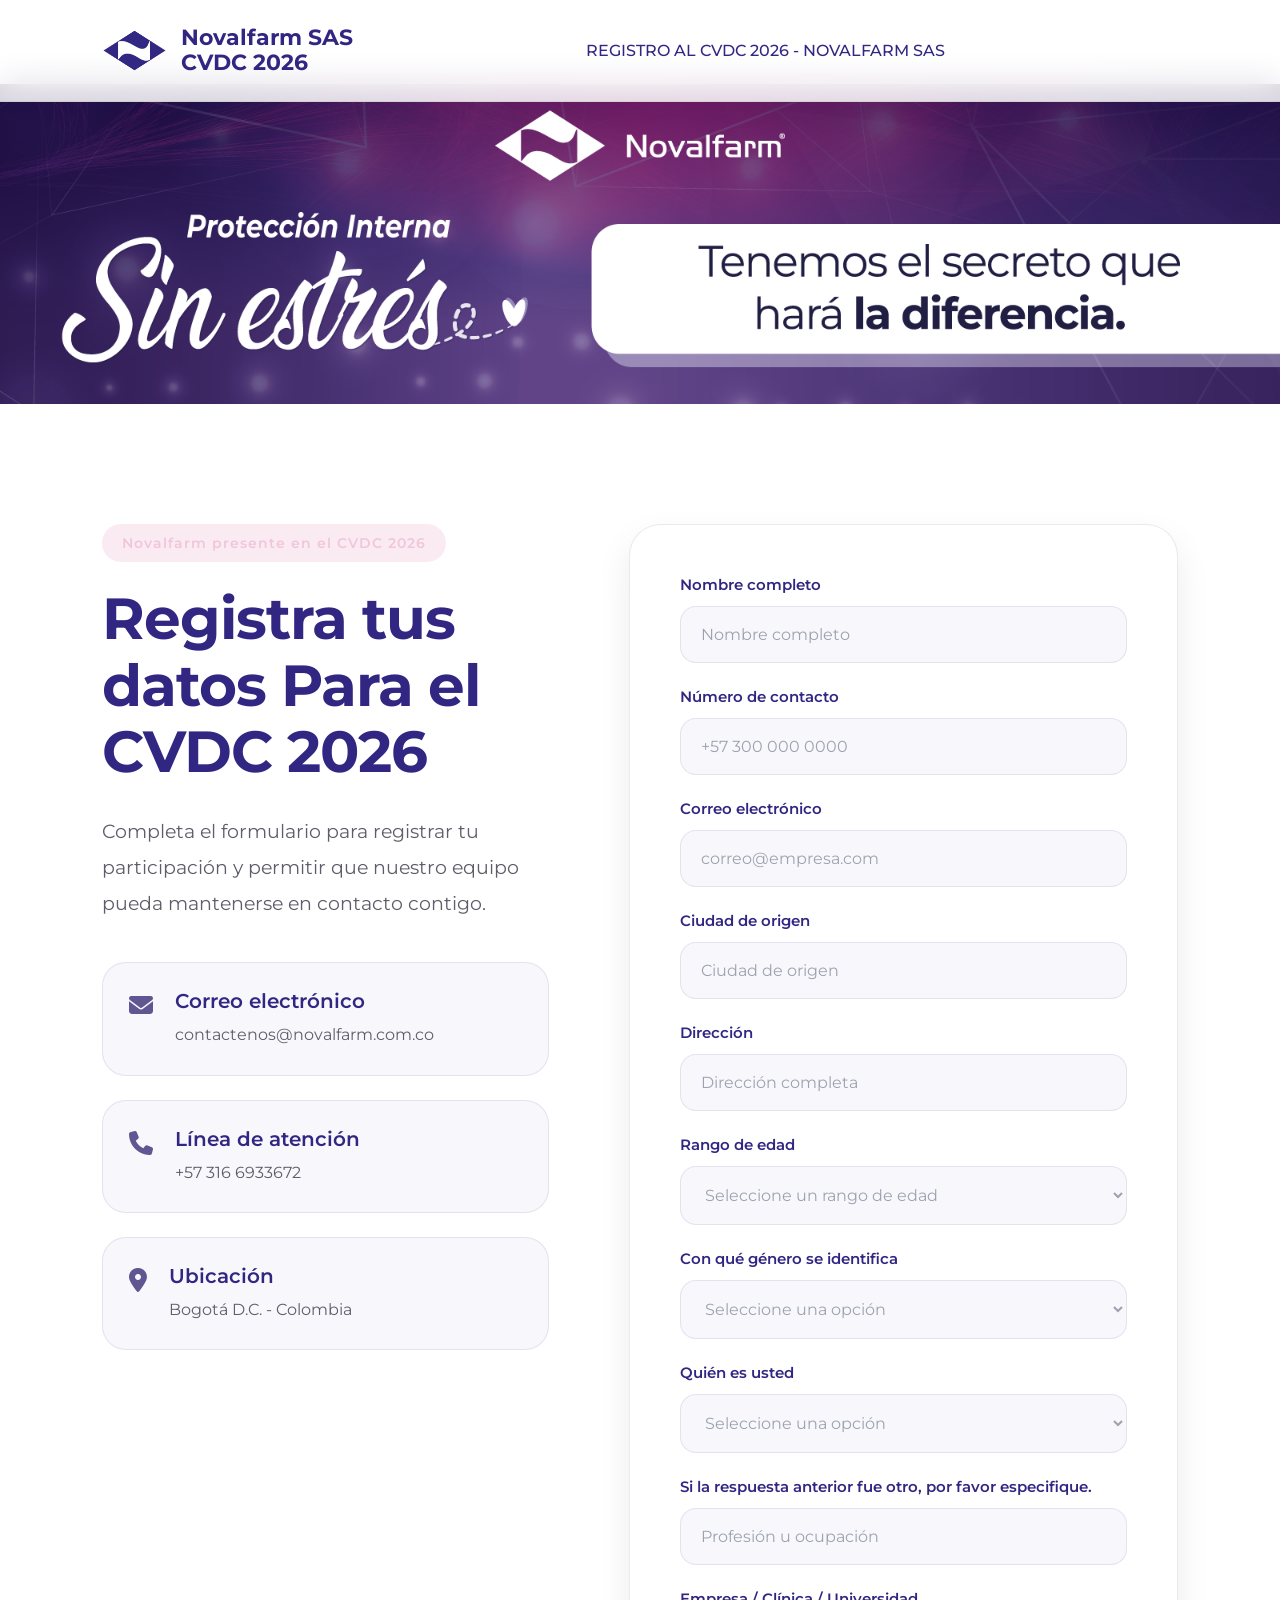
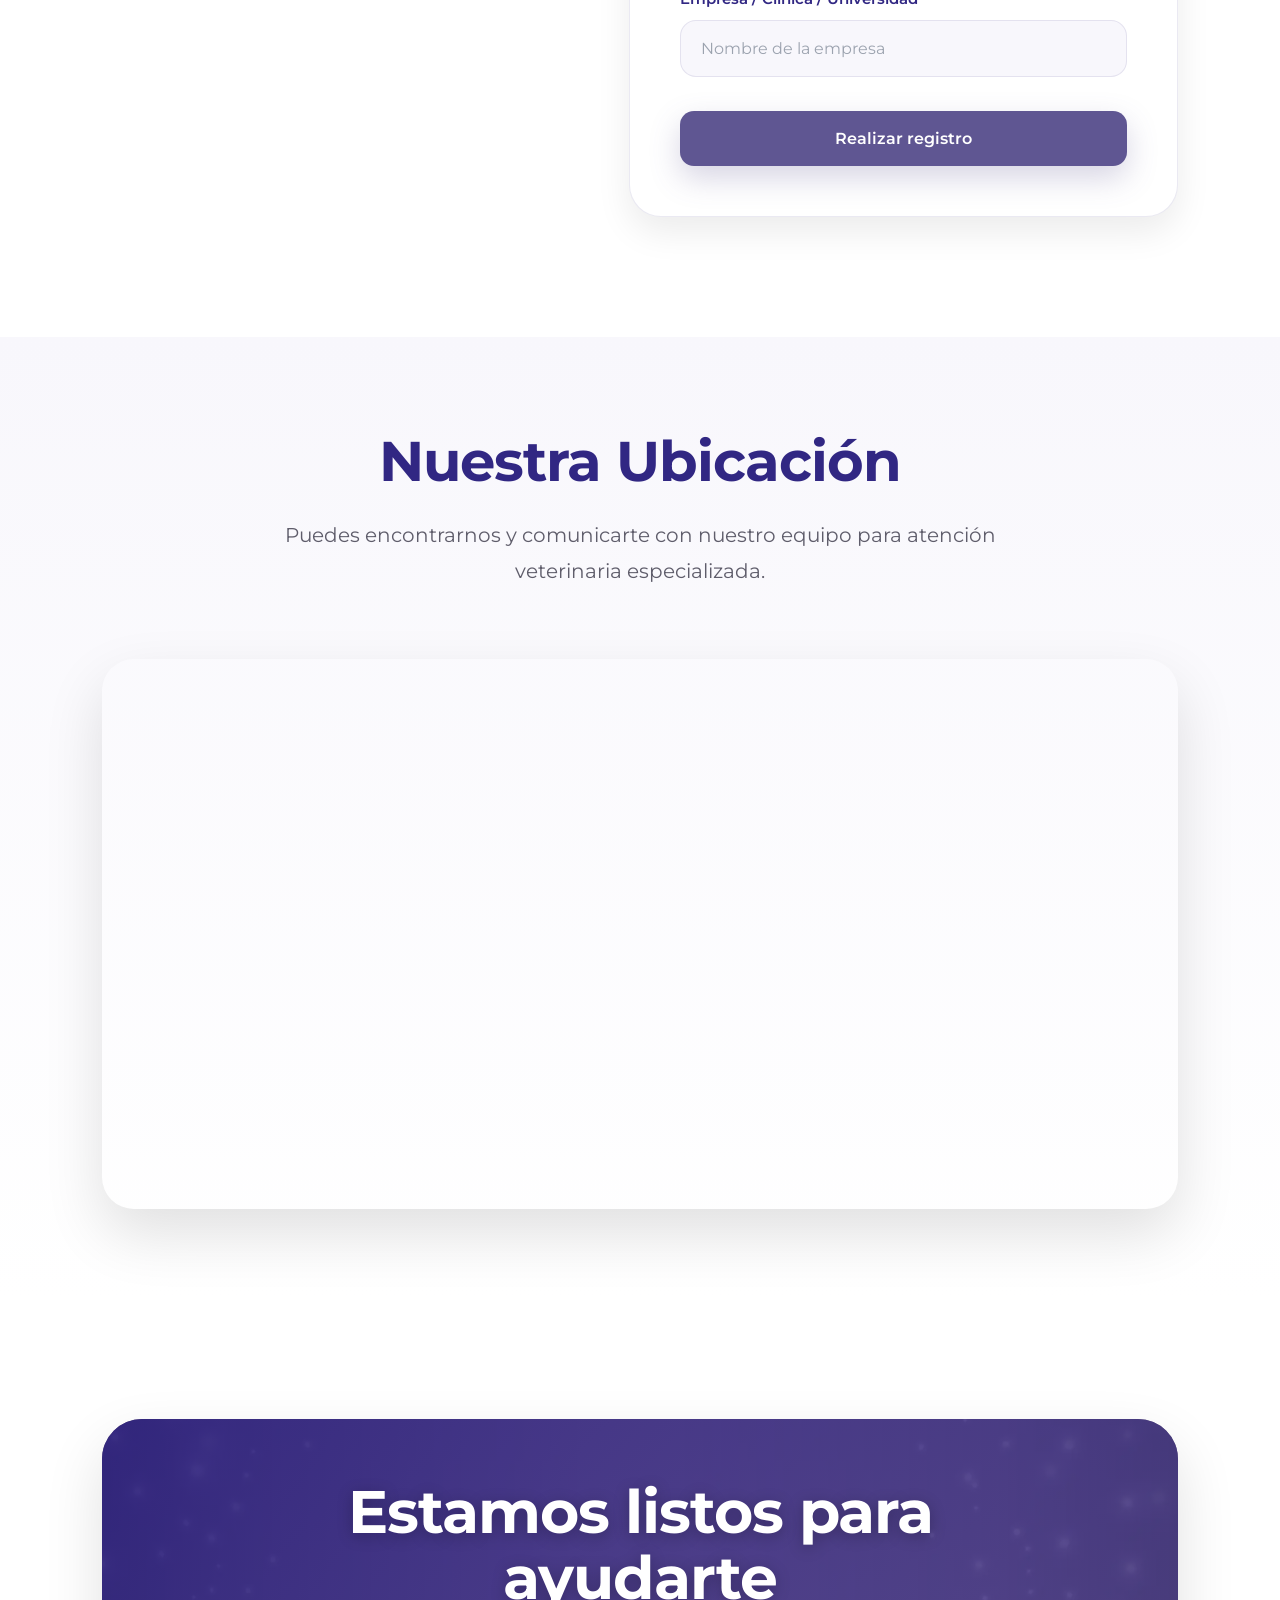
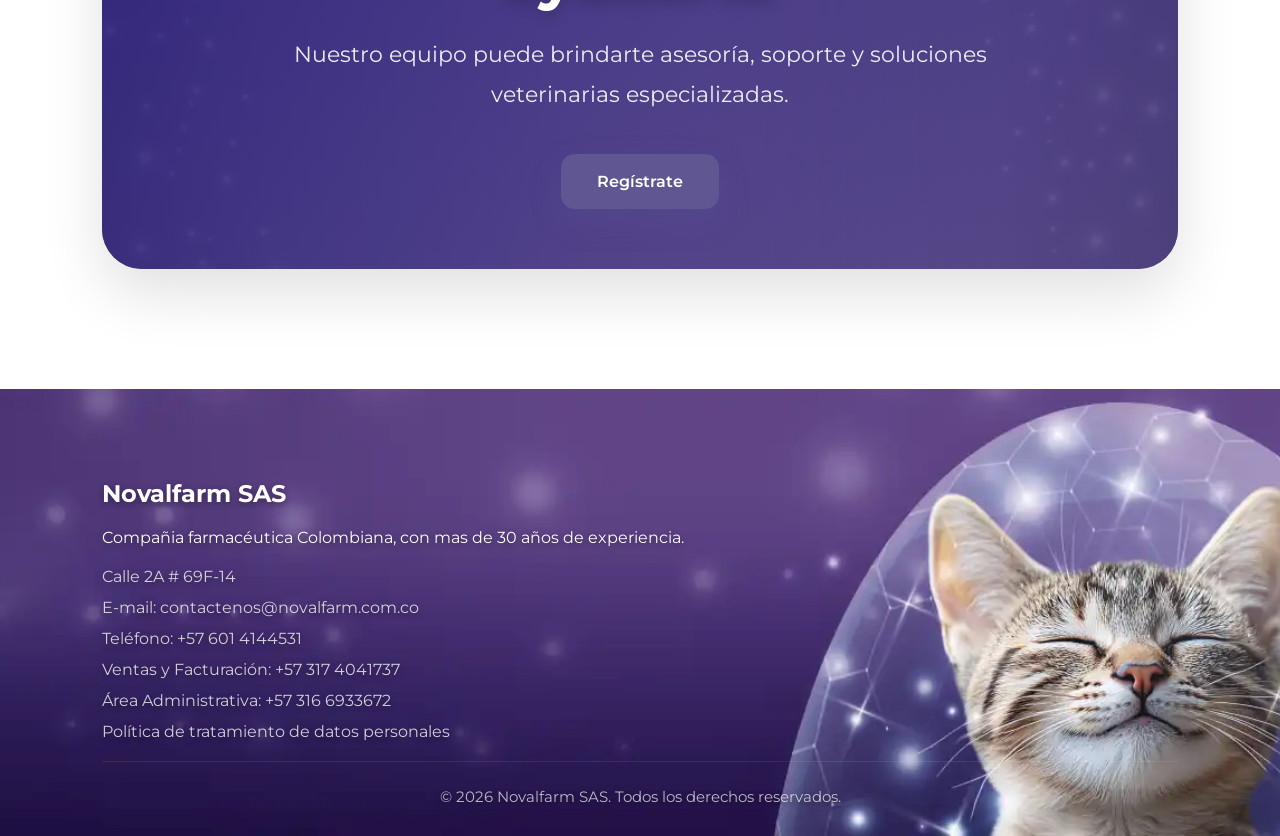
==== commit 3e530f3c: "Versión 0.0004 de formulario de inscripción" ====
--- a/index.html
+++ b/index.html
@@ -16,7 +16,7 @@
     <link rel="icon" href="../assets/icons/FaviconNovalfarm.ico" type="image/ico" />
     <link rel="preconnect" href="https://fonts.googleapis.com" />
     <link rel="preconnect" href="https://fonts.gstatic.com" crossorigin />
-    <link href="https://fonts.googleapis.com/css2?family=Poppins:wght@300;400;500;600;700&display=swap"
+    <link href="https://fonts.googleapis.com/css2?family=Montserrat:wght@400;500;600;700&display=swap"
         rel="stylesheet" />
     <link rel="stylesheet" href="https://cdnjs.cloudflare.com/ajax/libs/font-awesome/6.5.1/css/all.min.css" />
     <link rel="stylesheet" href="../styles/styles.css" />
@@ -50,9 +50,9 @@
             <!-- ACCIONES -->
             <div class="header-actions">
                 <!-- DARK MODE -->
-                <button class="toggle-dark-btn" id="toggle-dark" aria-label="Activar modo oscuro">
+                <!-- <button class="toggle-dark-btn" id="toggle-dark" aria-label="Activar modo oscuro">
                     <i class="fas fa-moon"></i>
-                </button>
+                </button> -->
                 <!-- MENU MOBILE -->
                 <div class="menu-toggle" id="menu-toggle" aria-label="Abrir menú">
                     <i class="fas fa-bars"></i>
@@ -355,7 +355,7 @@
             <!-- COLUMNA -->
             <div class="footer-column">
                 <h3></h3>
-                <a href="https://novalfarm.com.co/" target="_blank"> Calle 2A # 69F-08 </a>
+                <a href="https://novalfarm.com.co/" target="_blank"> Calle 2A # 69F-14 </a>
                 <a href="https://novalfarm.com.co/" target="_blank"> E-mail: contactenos@novalfarm.com.co </a>
                 <a href="https://novalfarm.com.co/" target="_blank"> Teléfono: +57 601 4144531 </a>
                 <a href="https://novalfarm.com.co/" target="_blank"> Ventas y Facturación: +57 317 4041737 </a>
--- a/styles/styles.css
+++ b/styles/styles.css
@@ -1,9 +1,3 @@
-/* =========================================================
-   STYLES.CSS
-   PAGINA: TODAS
-   AUTOR: EDWIN ALEXANDER GALVIS PATIÑO - 1032386348
-========================================================= */
-
 /* =========================================================
    VARIABLES GLOBALES
 ========================================================= */
@@ -12,15 +6,21 @@
 
     /* COLORES */
 
-    --color-primary: #02132b;
-    --color-secondary: #22c55e;
-    --color-accent: #00d4ff;
-
-    --color-white: #ffffff;
-    --color-light: #f8fbff;
-
-    --color-text: #5f6b7a;
-    --color-border: rgba(0, 0, 0, 0.08);
+    --color-primary: #312783;
+    --color-secondary: #5F5692;
+    --color-accent: #F1C5DC;
+
+    --color-white: #FFFFFF;
+    --color-light: #F8F7FC;
+
+    --color-text: #5F5D6B;
+    --color-border: rgba(49, 39, 131, 0.10);
+
+    /* COLORES DE ESTADO */
+
+    --color-success: #22C55E;
+
+    --color-error: #EF4444;
 
     /* SOMBRAS */
 
@@ -93,7 +93,7 @@
 
 .main-nav a.active {
 
-    color: var(--color-accent);
+    color: var(--color-secondary);
 
     font-weight: 600;
 }
@@ -111,7 +111,9 @@
 
 body {
 
-    font-family: 'Poppins', sans-serif;
+    font-family: 'Montserrat', sans-serif;
+
+    font-weight: 400;
 
     background: var(--color-white);
 
@@ -125,6 +127,36 @@
 }
 
 /* =========================================================
+   TIPOGRAFÍA GLOBAL
+========================================================= */
+
+/* TÍTULOS */
+
+h1,
+h2,
+h3,
+h4,
+h5,
+h6 {
+    font-family: 'Montserrat', sans-serif;
+    font-weight: 700;
+}
+
+/* TEXTO GENERAL */
+
+p,
+li,
+span,
+label,
+input,
+select,
+textarea,
+button,
+a {
+    font-family: 'Montserrat', sans-serif;
+}
+
+/* =========================================================
    IMÁGENES
 ========================================================= */
 
@@ -193,7 +225,7 @@
     color: white;
 
     box-shadow:
-        0px 12px 30px rgba(34, 197, 94, 0.20);
+        0px 12px 30px rgba(95, 86, 146, 0.25);
 }
 
 /* HOVER */
@@ -202,7 +234,7 @@
 
     transform: translateY(-4px);
 
-    background: #1fb157;
+    background: #51487F;
 }
 
 /* BOTÓN SECONDARY */
@@ -362,7 +394,7 @@
 
 .main-nav a:hover {
 
-    color: var(--color-accent);
+    color: var(--color-secondary);
 }
 
 /* =========================================================
--- a/index.css
+++ b/index.css
@@ -1,8 +1,3 @@
-/* =========================================================
-   CONTACTO.CSS
-   PAGINA: CONTACTO
-========================================================= */
-
 /* =========================================================
    BLOQUE UNO - HERO
 ========================================================= */
@@ -165,7 +160,7 @@
     border-radius: 50px;
 
     background:
-        rgba(0, 212, 255, 0.10);
+        rgba(241, 197, 220, 0.35);
 
     color: var(--color-accent);
 
@@ -258,7 +253,7 @@
 .contact-info-item i {
     font-size: 24px;
 
-    color: var(--color-accent);
+    color: var(--color-secondary);
 
     margin-top: 4px;
 }
@@ -416,7 +411,7 @@
     border-color: var(--color-accent);
 
     box-shadow:
-        0 0 0 4px rgba(0, 212, 255, 0.12);
+        0 0 0 4px rgba(95, 86, 146, 0.15);
 }
 
 /* BOTÓN */
@@ -466,8 +461,8 @@
 
     background:
         linear-gradient(180deg,
-            #f8fbff,
-            #ffffff);
+            #F8F7FC,
+            #FFFFFF);
 }
 
 /* HEADER */
@@ -575,8 +570,8 @@
 
     background:
         linear-gradient(135deg,
-            rgba(2, 19, 43, 0.75),
-            rgba(2, 19, 43, 0.55));
+            rgba(49, 39, 131, 0.82),
+            rgba(95, 86, 146, 0.62));
 
     z-index: 1;
 }
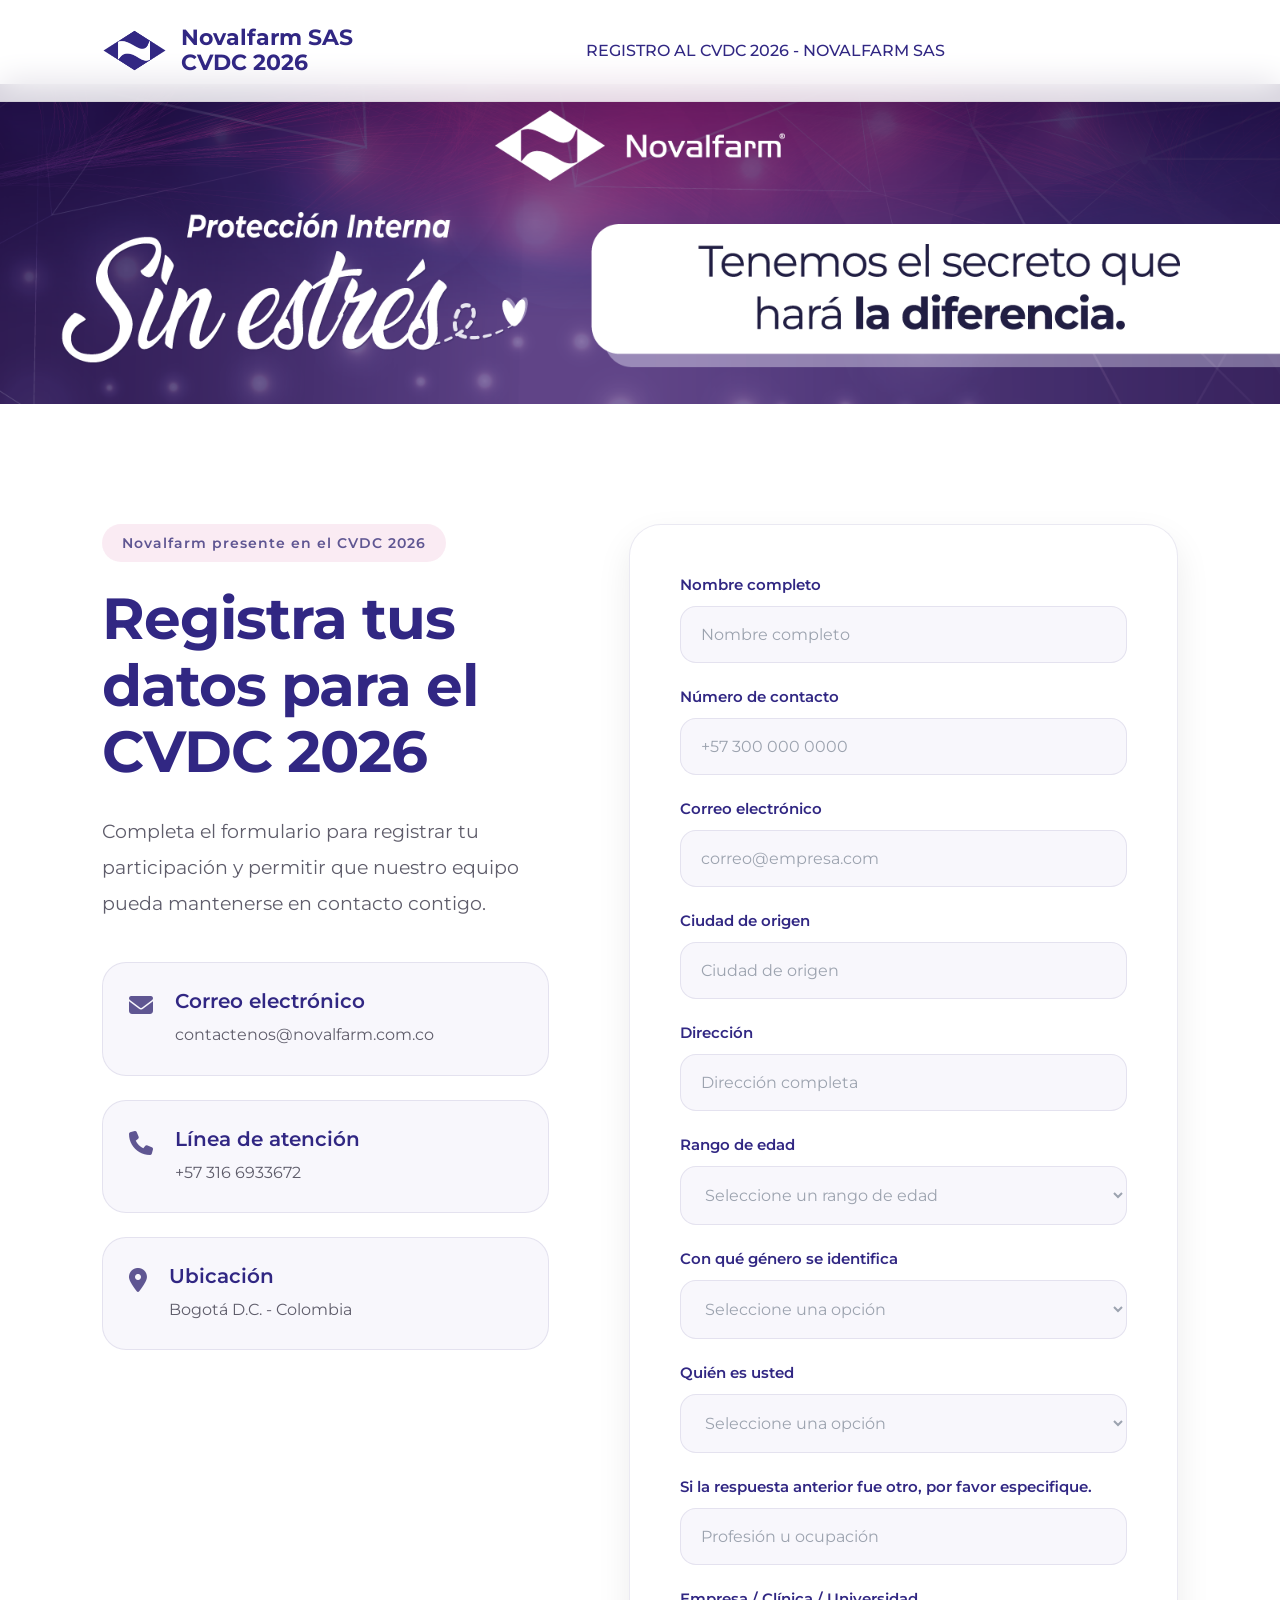
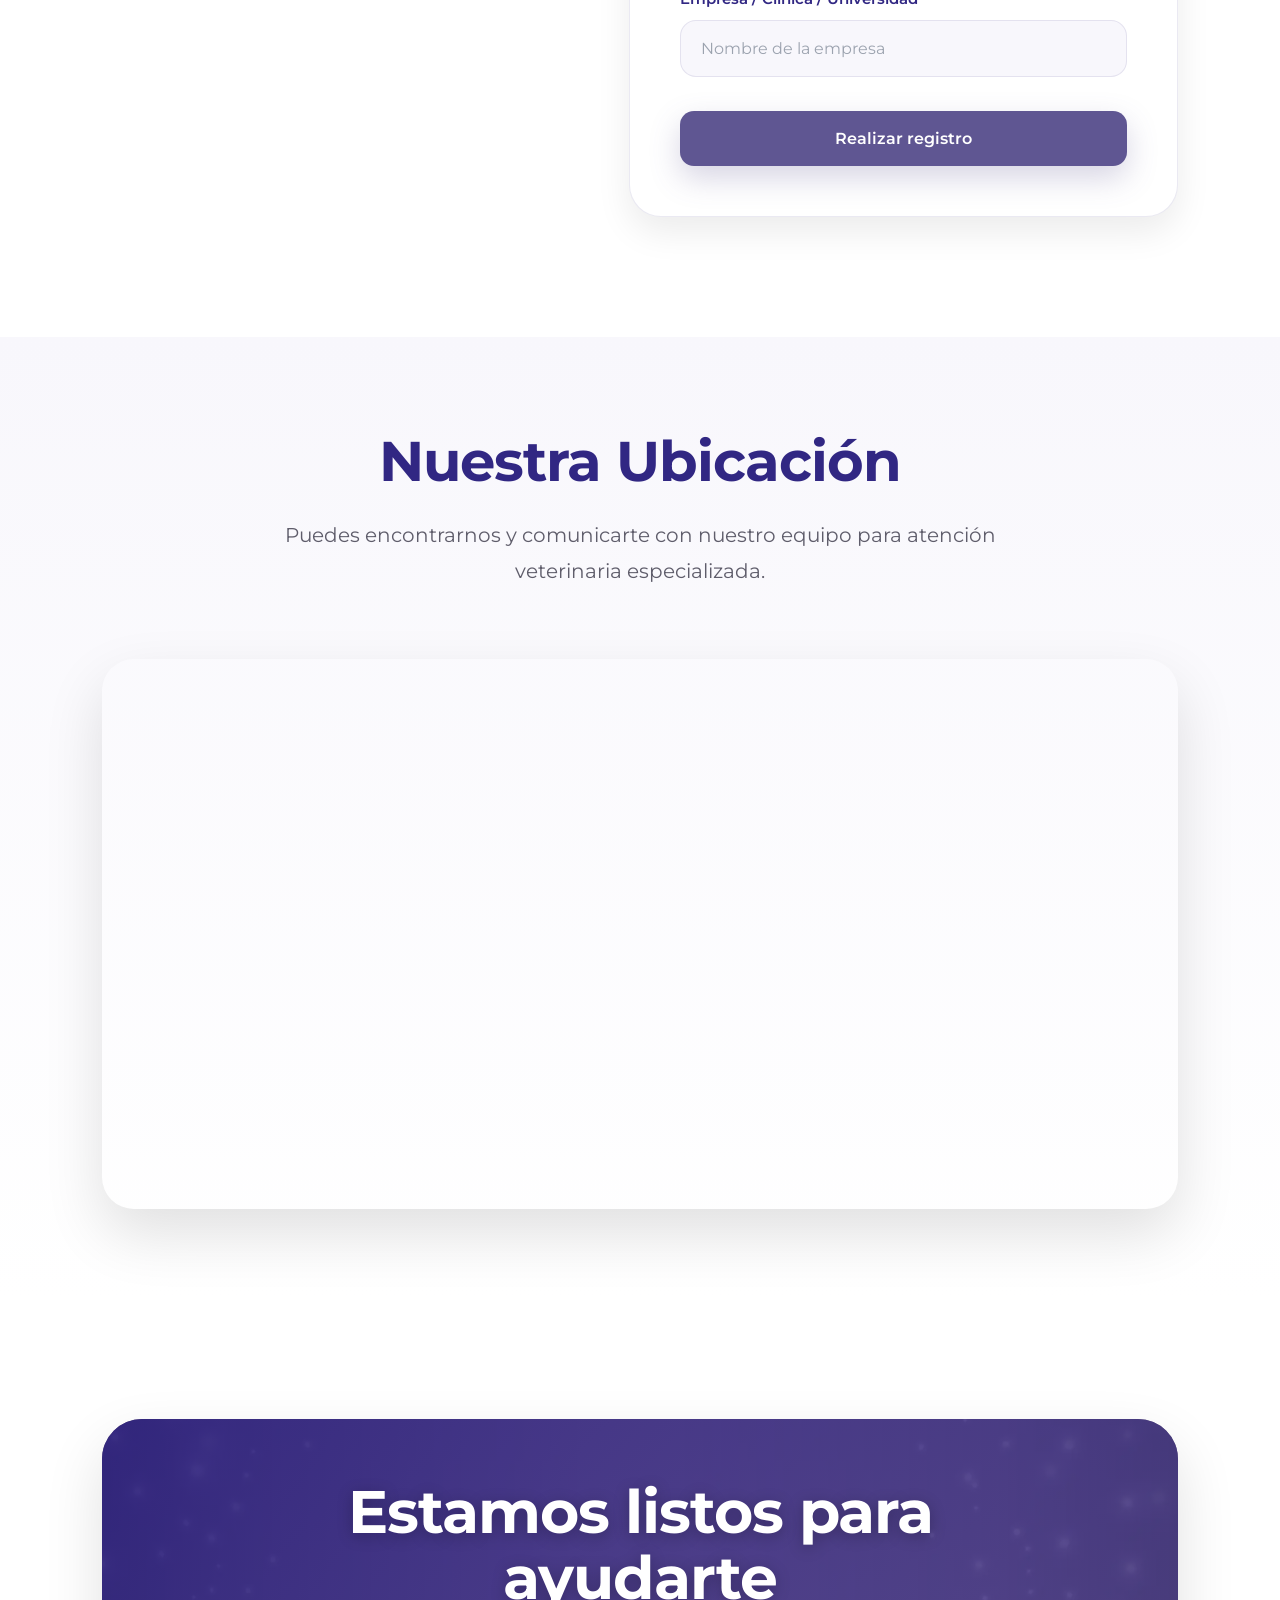
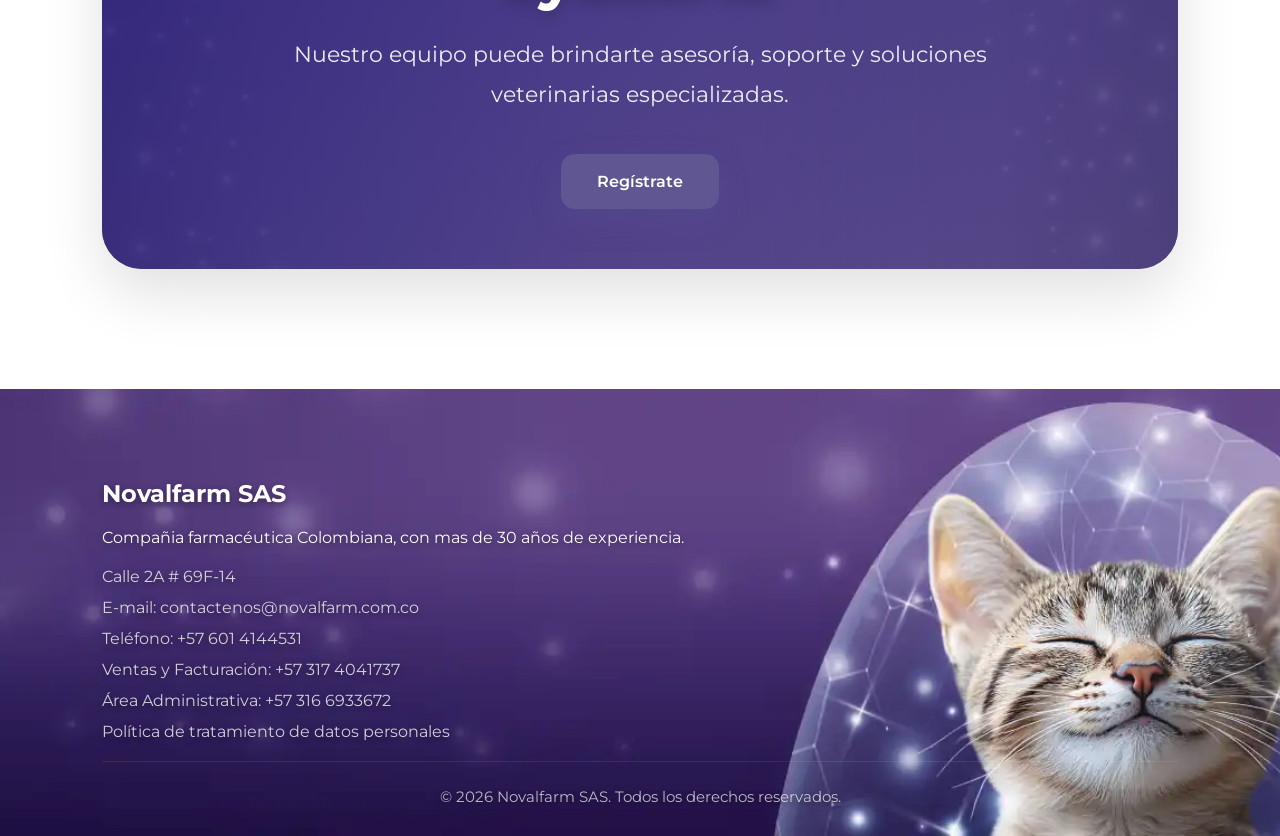
==== commit f032f999: "Versión 0.0005 de formulario de inscripción" ====
--- a/index.html
+++ b/index.html
@@ -20,7 +20,7 @@
         rel="stylesheet" />
     <link rel="stylesheet" href="https://cdnjs.cloudflare.com/ajax/libs/font-awesome/6.5.1/css/all.min.css" />
     <link rel="stylesheet" href="../styles/styles.css" />
-    <link rel="stylesheet" href="/index.css" />
+    <link rel="stylesheet" href="./index.css" />
 </head>
 
 <body>
@@ -92,7 +92,7 @@
                     </span>
                     <h2>
                         Registra tus datos
-                        Para el CVDC 2026
+                        para el CVDC 2026
                     </h2>
                     <p>
                         Completa el formulario para
--- a/index.css
+++ b/index.css
@@ -162,7 +162,7 @@
     background:
         rgba(241, 197, 220, 0.35);
 
-    color: var(--color-accent);
+    color: var(--color-secondary);
 
     font-size: 14px;
 
@@ -408,7 +408,7 @@
 .form-group input:focus,
 .form-group select:focus,
 .form-group textarea:focus {
-    border-color: var(--color-accent);
+    border-color: var(--color-secondary);
 
     box-shadow:
         0 0 0 4px rgba(95, 86, 146, 0.15);
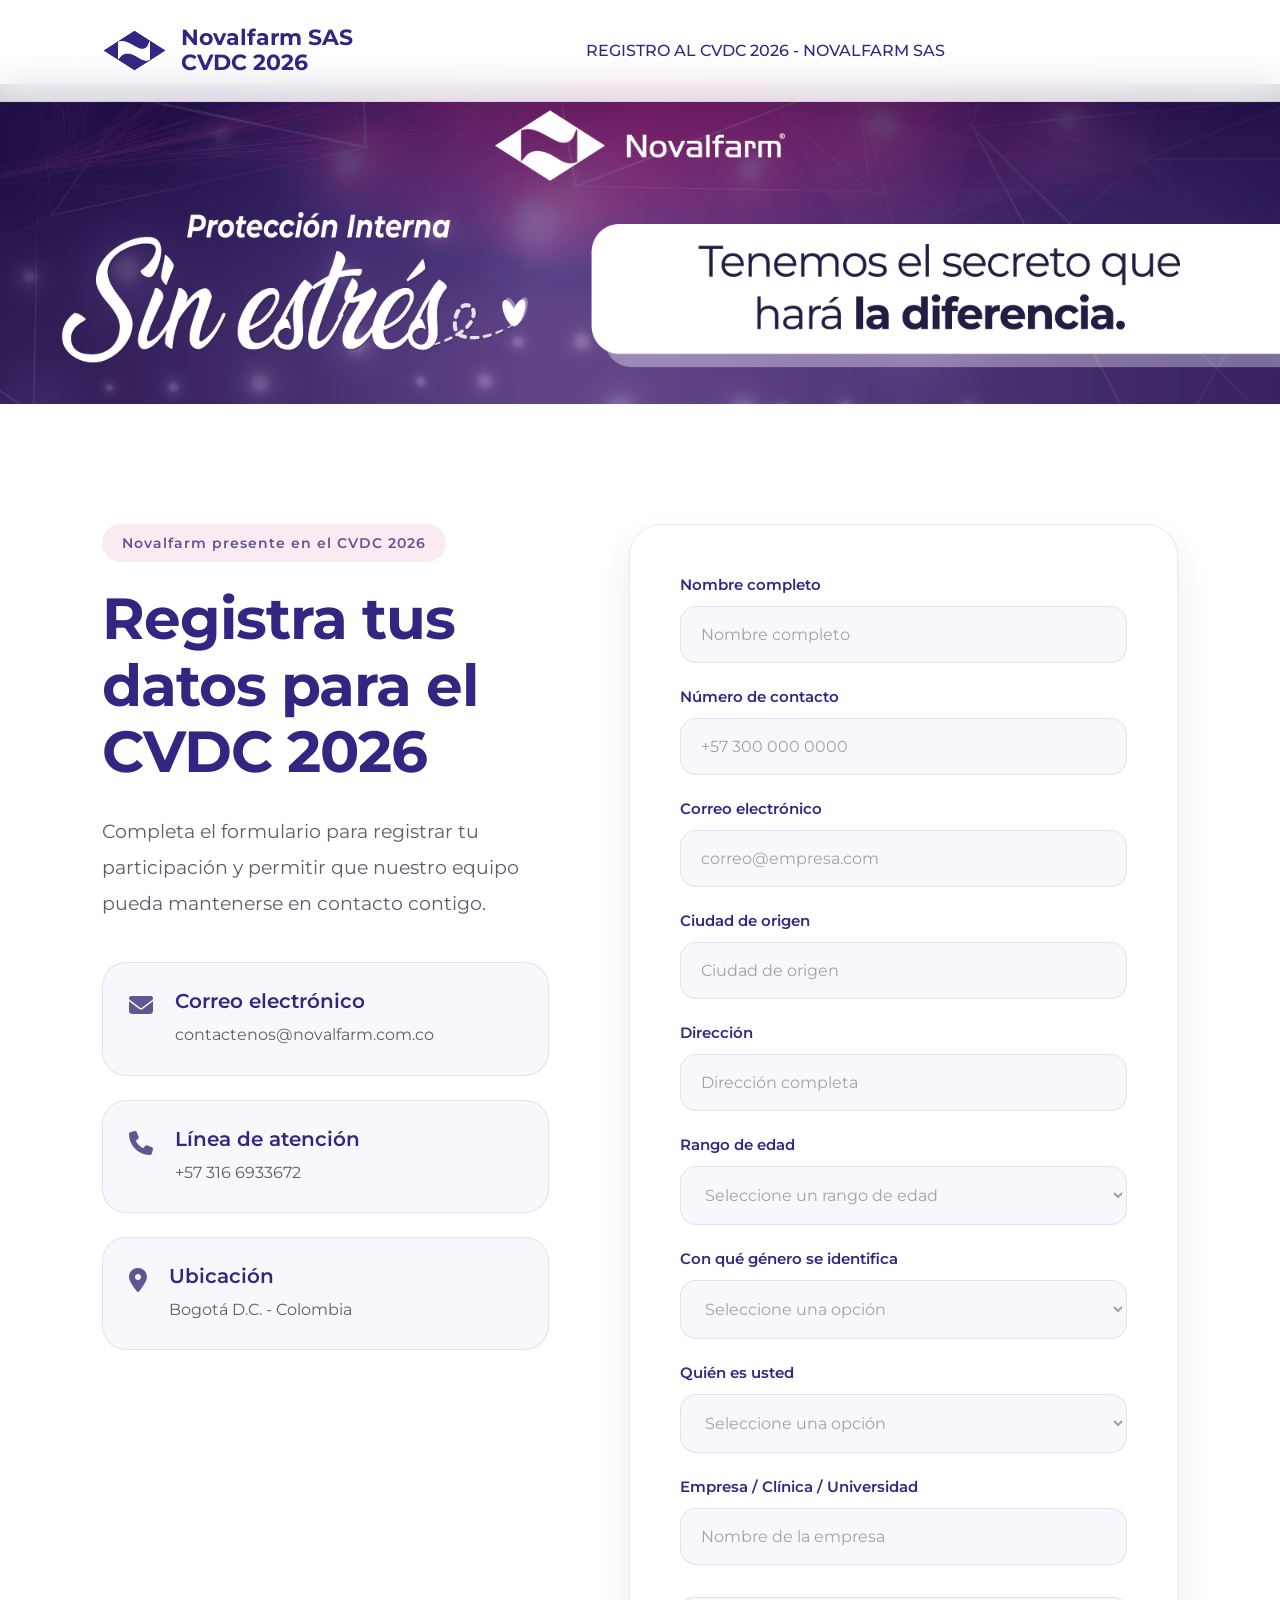
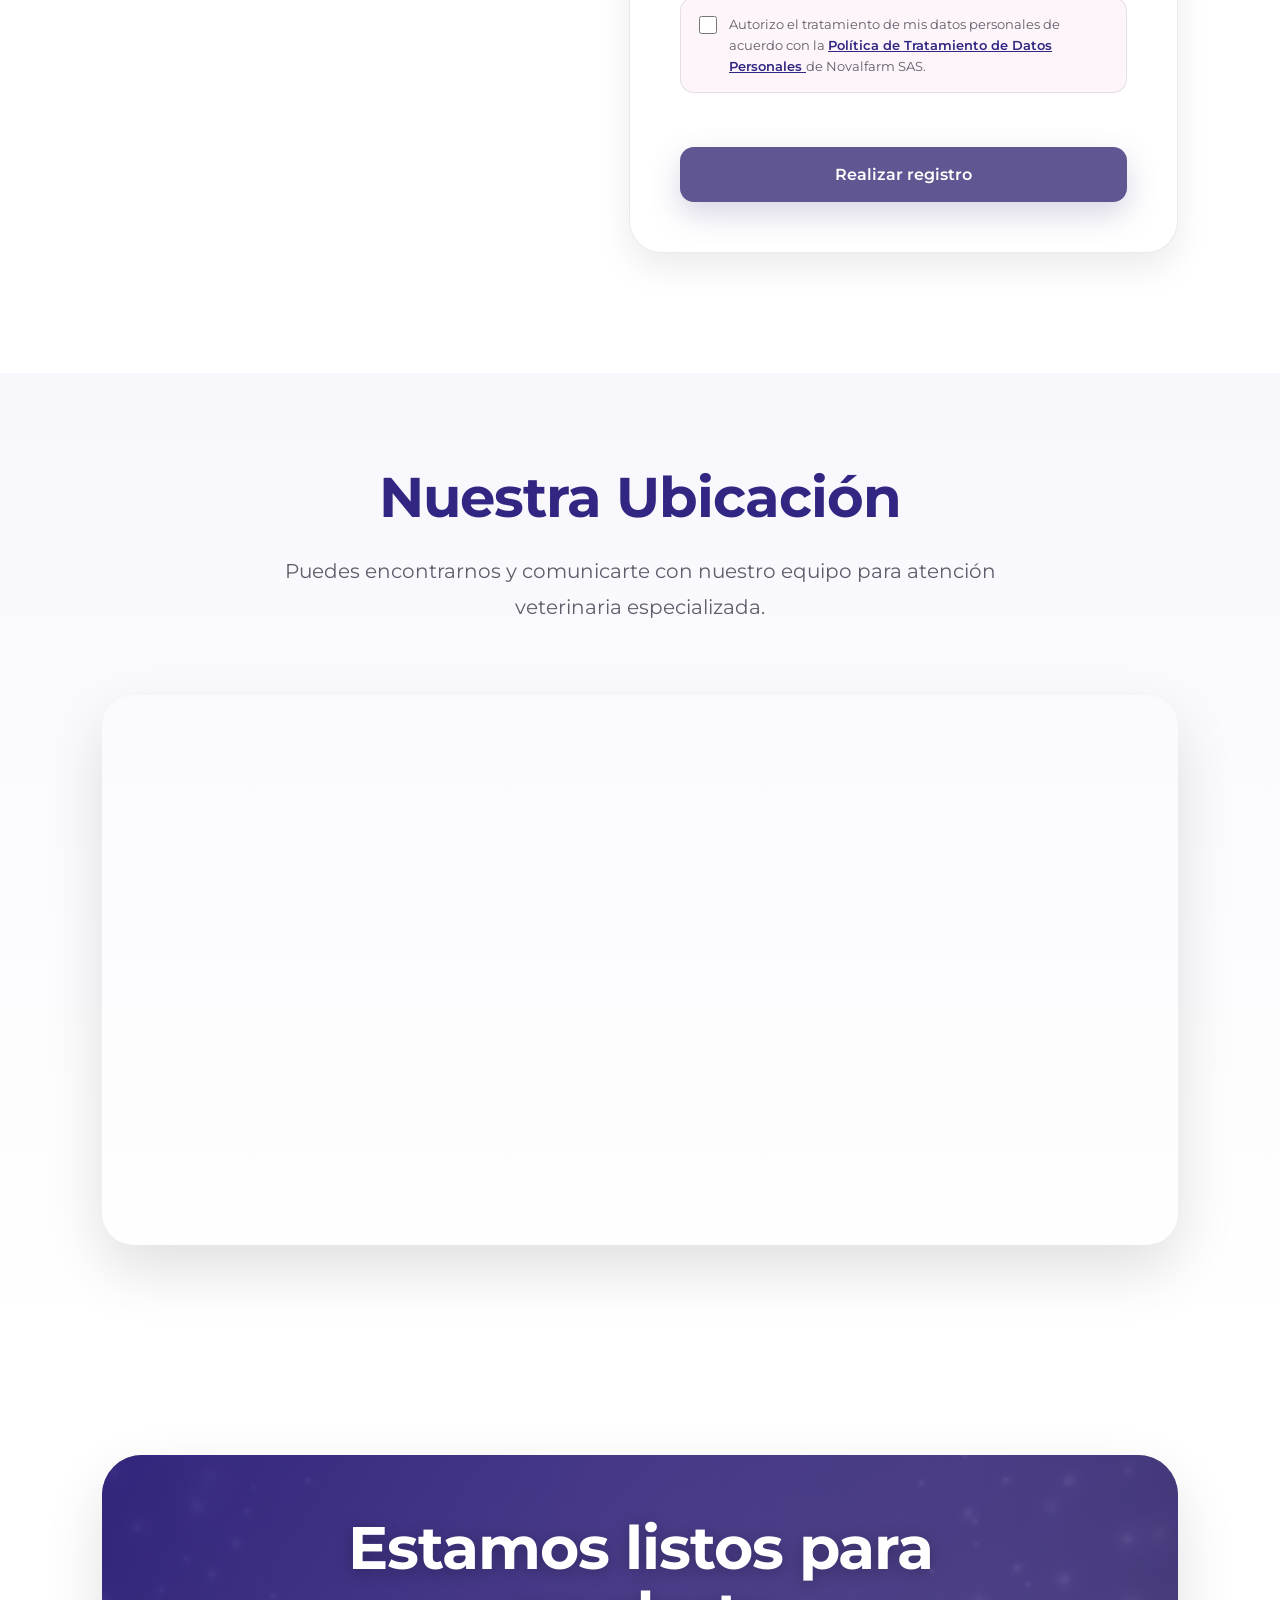
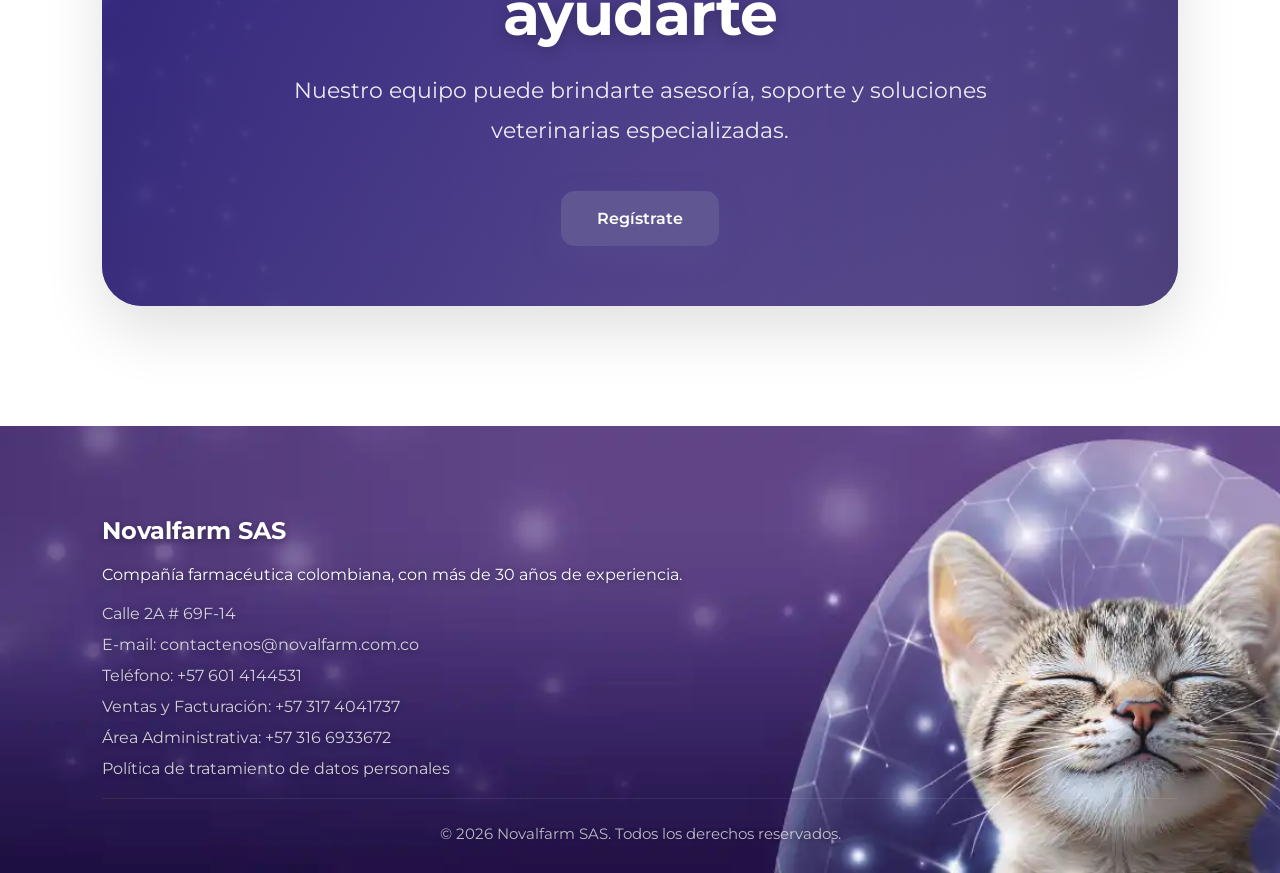
==== commit 870b2a7e: "Versión 0.0006 de formulario de inscripción" ====
--- a/index.html
+++ b/index.html
@@ -5,12 +5,12 @@
     <meta charset="UTF-8" />
     <meta name="viewport" content="width=device-width, initial-scale=1.0" />
     <title>Novalfarm SAS | CVDC 2026</title>
-    <meta name="description" content="Compañía farmacéutica Colombiana, con mas de 30 años de experiencia." />
-    <meta name="keywords"
-        content="Dedicada al desarrollo, fabricación, comercialización y maquila a terceros de productos para la salud animal, limpieza, desinfección y sanitización en el sector pecuario, alimentario y hospitalario." />
-    <meta name="author" content="Edwin Alexander Galvis Patiño" />
+    <meta name="description"
+        content="Regístrate con Novalfarm SAS en el CVDC 2026 y mantente en contacto con nuestro equipo." />
+    <meta name="author" content="Novalfarm SAS" />
     <meta property="og:title" content="Novalfarm SAS" />
-    <meta property="og:description" content="Compañía farmacéutica Colombiana, con mas de 30 años de experiencia." />
+    <meta property="og:description"
+        content="Regístrate con Novalfarm SAS en el CVDC 2026 y conoce nuestras soluciones veterinarias." />
     <meta property="og:type" content="website" />
     <meta property="og:image" content="./assets/images/PreviewNovalfarm.webp" />
     <link rel="icon" href="../assets/icons/FaviconNovalfarm.ico" type="image/ico" />
@@ -40,23 +40,16 @@
             <nav class="main-nav" id="main-nav">
                 <a href="../index.html"> REGISTRO AL CVDC 2026 - NOVALFARM SAS </a>
                 <!--<a href="../pages/servicios.html"> Servicios </a> -->
-                <!--<a href="../pages/nosotros.html"> Nosotros </a> -->
-                <!-- <a href="../pages/soporte-mesa-de-ayuda.html"> Soporte </a> -->
-                <!-- <a href="../pages/contacto.html" class="active"> Contacto </a> -->
-                <!-- <a href="../pages/planes-y-precios.html"> Planes </a> -->
-                <!-- <a href="../pages/clientes-casos-de-exito.html"> Casos de Éxito </a> -->
-                <!-- <a href="../pages/blog.html"> Blog </a> -->
             </nav>
             <!-- ACCIONES -->
             <div class="header-actions">
-                <!-- DARK MODE -->
-                <!-- <button class="toggle-dark-btn" id="toggle-dark" aria-label="Activar modo oscuro">
-                    <i class="fas fa-moon"></i>
-                </button> -->
-                <!-- MENU MOBILE -->
-                <div class="menu-toggle" id="menu-toggle" aria-label="Abrir menú">
-                    <i class="fas fa-bars"></i>
-                </div>
+                <!-- BOTÓN MENU MOBILE -->
+                <button type="button" class="menu-toggle" id="menu-toggle" aria-label="Abrir menú"
+                    aria-controls="main-nav" aria-expanded="false">
+
+                    <i class="fas fa-bars" aria-hidden="true"></i>
+
+                </button>
             </div>
         </div>
     </header>
@@ -65,21 +58,7 @@
     <main>
         <!-- INICIO BLOQUE UNO - HERO -->
         <section class="contact-hero">
-            <!-- OVERLAY -->
-            <!--<div class="contact-hero-overlay"></div> -->
-            <!-- CONTENIDO -->
-            <!-- <div class="contact-hero-content">
-                <div class="contact-hero-text">
-                    <h1>
-                        Regístrate
-                    </h1>
-                    <p>
-                        Regístrate en Novalfarm SAS,
-                        se uno mas de nuestros clientes y recibe
-                        soporte y asesoría empresarial.
-                    </p>
-                </div>
-            </div> -->
+            aria-label="Campaña Novalfarm CVDC 2026">
         </section>
         <!-- FIN BLOQUE UNO -->
         <!-- INICIO BLOQUE DOS - FORMULARIO -->
@@ -149,7 +128,7 @@
                                 Nombre completo
                             </label>
                             <input type="text" id="nombre" name="entry.445168501" placeholder="Nombre completo"
-                                required>
+                                autocomplete="name" required>
                         </div>
                         <!-- TELÉFONO -->
                         <div class="form-group">
@@ -157,7 +136,7 @@
                                 Número de contacto
                             </label>
                             <input type="tel" id="telefono" name="entry.1190734210" placeholder="+57 300 000 0000"
-                                required>
+                                autocomplete="tel" inputmode="tel" required>
                         </div>
                         <!-- CORREO -->
                         <div class="form-group">
@@ -165,7 +144,7 @@
                                 Correo electrónico
                             </label>
                             <input type="email" id="correo" name="entry.1235014945" placeholder="correo@empresa.com"
-                                required>
+                                autocomplete="email" required>
                         </div>
                         <!-- CIUDAD -->
                         <div class="form-group">
@@ -181,7 +160,7 @@
                                 Dirección
                             </label>
                             <input type="text" id="direccion" name="entry.1206980979" placeholder="Dirección completa"
-                                required>
+                                autocomplete="street-address" required>
                         </div>
                         <!-- RANGO EDAD -->
                         <div class="form-group">
@@ -271,12 +250,13 @@
                             </select>
                         </div>
                         <!-- QUIEN ES B -->
-                        <div class="form-group">
+                        <div class="form-group form-group-other" id="grupoQuienesOtro" hidden>
                             <label for="quienesb">
-                                Si la respuesta anterior fue otro, por favor especifique.
-                            </label>
-                            <input type="text" id="quienesb" name="entry.1274518297"
-                                placeholder="Profesión u ocupación">
+                                Si seleccionó "Otro", por favor especifique.
+                            </label>
+
+                            <input type="text" id="quienesb" name="entry.1274518297" placeholder="Profesión u ocupación"
+                                autocomplete="organization-title">
                         </div>
                         <!-- EMPRESA -->
                         <div class="form-group">
@@ -284,14 +264,35 @@
                                 Empresa / Clínica / Universidad
                             </label>
                             <input type="text" id="empresa" name="entry.99293918" placeholder="Nombre de la empresa"
-                                required>
+                                autocomplete="organization" required>
+                        </div>
+                        <!-- AUTORIZACIÓN TRATAMIENTO DE DATOS -->
+                        <div class="privacy-consent">
+
+                            <label class="privacy-consent-label">
+
+                                <input type="checkbox" id="privacyConsent" name="entry.1649659827" value="Sí, autorizo"
+                                    required>
+
+                                <span>
+                                    Autorizo el tratamiento de mis datos personales
+                                    de acuerdo con la
+                                    <a href="https://novalfarm.com.co/pdf/POLITICA-DE-TRATAMIENTO-DE-DATOS-PERSONALES.pdf"
+                                        target="_blank" rel="noopener noreferrer">
+                                        Política de Tratamiento de Datos Personales
+                                    </a>
+                                    de Novalfarm SAS.
+                                </span>
+
+                            </label>
+
                         </div>
                         <!-- BOTÓN -->
                         <button type="submit" class="btn btn-primary submit-btn">
                             Realizar registro
                         </button>
                         <!-- MENSAJE -->
-                        <div class="form-message" id="formMessage">
+                        <div class="form-message" id="formMessage" role="status" aria-live="polite">
                             Registro realizado correctamente.
                         </div>
                     </form>
@@ -349,25 +350,24 @@
             <div class="footer-column">
                 <h3>Novalfarm SAS</h3>
                 <p>
-                    Compañia farmacéutica Colombiana, con mas de 30 años de experiencia.
+                    Compañía farmacéutica colombiana, con más de 30 años de experiencia.
                 </p>
             </div>
             <!-- COLUMNA -->
             <div class="footer-column">
                 <h3></h3>
-                <a href="https://novalfarm.com.co/" target="_blank"> Calle 2A # 69F-14 </a>
-                <a href="https://novalfarm.com.co/" target="_blank"> E-mail: contactenos@novalfarm.com.co </a>
-                <a href="https://novalfarm.com.co/" target="_blank"> Teléfono: +57 601 4144531 </a>
-                <a href="https://novalfarm.com.co/" target="_blank"> Ventas y Facturación: +57 317 4041737 </a>
-                <a href="https://novalfarm.com.co/" target="_blank"> Área Administrativa: +57 316 6933672 </a>
-                <a href="http://novalfarm.com.co/pdf/POLITICA-DE-TRATAMIENTO-DE-DATOS-PERSONALES.pdf" target="_blank"> Política de tratamiento de datos personales </a>
+                <a href="https://novalfarm.com.co/" target="_blank" rel="noopener noreferrer"> Calle 2A # 69F-14 </a>
+                <a href="mailto:contactenos@novalfarm.com.co"> E-mail: contactenos@novalfarm.com.co </a>
+                <a href="tel:+576014144531"> Teléfono: +57 601 4144531 </a>
+                <a href="tel:+573174041737"> Ventas y Facturación: +57 317 4041737 </a>
+                <a href="tel:+573166933672"> Área Administrativa: +57 316 6933672 </a>
+                <a href="https://novalfarm.com.co/pdf/POLITICA-DE-TRATAMIENTO-DE-DATOS-PERSONALES.pdf" target="_blank"
+                    rel="noopener noreferrer"> Política de tratamiento de datos personales </a>
             </div>
             <!-- COLUMNA -->
             <div class="footer-column">
                 <h3></h3>
                 <!-- <a href="../pages/soporte-mesa-de-ayuda.html"> Mesa de ayuda </a> -->
-                <!-- <a href="../pages/soporte-mesa-de-ayuda.html"> Incidentes </a> -->
-                <!-- <a href="../pages/blog.html"> FAQ </a> -->
             </div>
         </div>
         <!-- COPYRIGHT -->
--- a/styles/styles.css
+++ b/styles/styles.css
@@ -46,19 +46,6 @@
     /* ALTURA HEADER */
 
     --header-height: 84px;
-}
-
-/* =========================================================
-   DARK MODE VARIABLES
-========================================================= */
-
-body.dark-mode {
-
-    --color-primary: #f5f5f5;
-    --color-white: #121212;
-    --color-light: #1b1b1b;
-    --color-text: #d0d0d0;
-    --color-border: rgba(255, 255, 255, 0.08);
 }
 
 /* =========================================================
@@ -297,17 +284,6 @@
     transition: var(--transition);
 }
 
-/* DARK MODE HEADER */
-
-body.dark-mode .main-header {
-
-    background:
-        rgba(18, 18, 18, 0.88);
-
-    border-bottom:
-        1px solid rgba(255, 255, 255, 0.05);
-}
-
 /* HEADER SCROLLED */
 
 .main-header.scrolled {
@@ -405,11 +381,34 @@
 
     display: none;
 
+    align-items: center;
+    justify-content: center;
+
     font-size: 28px;
 
     cursor: pointer;
 
     color: var(--color-primary);
+
+    background: transparent;
+
+    border: none;
+
+    padding: 8px;
+
+    font-family: inherit;
+
+    transition: var(--transition);
+}
+
+.menu-toggle:focus-visible {
+
+    outline:
+        3px solid var(--color-secondary);
+
+    outline-offset: 3px;
+
+    border-radius: 8px;
 }
 
 /* =========================================================
@@ -588,11 +587,6 @@
             -10px 0px 30px rgba(0, 0, 0, 0.08);
     }
 
-    body.dark-mode .main-nav {
-
-        background: #1b1b1b;
-    }
-
     .main-nav.active {
 
         right: 0;
@@ -600,12 +594,12 @@
 
     .menu-toggle {
 
-        display: block;
+        display: flex;
     }
 
     footer {
-    background-position: 65% center;
-}
+        background-position: 65% center;
+    }
 
     .footer-container {
 
@@ -662,9 +656,9 @@
 
 @media(max-width: 480px) {
 
-        footer {
-
-        padding: 60px 6% 25px;
+    footer {
+
+        padding: 70px 6% 25px;
 
         background-position: 75% center;
 
@@ -686,8 +680,4 @@
         width: 100%;
     }
 
-    footer {
-
-        padding: 70px 6% 25px;
-    }
 }
--- a/index.css
+++ b/index.css
@@ -9,152 +9,140 @@
 
     aspect-ratio: 4 / 1;
 
-    min-height: 0;
+    padding: 0;
+    margin: 0;
+
+    overflow: hidden;
+
+    background-image:
+        url("../assets/images/Header.png");
+
+    background-size: contain;
+
+    background-position: center;
+
+    background-repeat: no-repeat;
+
+    background-color: #FFFFFF;
+}
+
+/* =========================================================
+   BLOQUE DOS - FORMULARIO
+========================================================= */
+
+.contact-form-section {
+    padding: 120px 8%;
+
+    background: var(--color-white);
+}
+
+/* CONTENEDOR */
+
+.contact-form-container {
+    width: 100%;
+
+    max-width: 1400px;
+
+    margin: auto;
 
     display: flex;
+
+    align-items: flex-start;
+
+    justify-content: space-between;
+
+    gap: 80px;
+}
+
+/* =========================================================
+   AUTORIZACIÓN TRATAMIENTO DE DATOS
+========================================================= */
+
+.privacy-consent {
+
+    margin-top: 8px;
+    margin-bottom: 20px;
+
+    padding: 16px 18px;
+
+    background:
+        rgba(241, 197, 220, 0.18);
+
+    border:
+        1px solid rgba(95, 86, 146, 0.15);
+
+    border-radius: 14px;
+}
+
+.privacy-consent-label {
+
+    display: flex;
+
+    align-items: flex-start;
+
+    gap: 12px;
+
+    cursor: pointer;
+
+    color: var(--color-text);
+
+    font-size: 13px;
+
+    font-weight: 400;
+
+    line-height: 1.6;
+}
+
+.privacy-consent input[type="checkbox"] {
+
+    width: 18px;
+
+    height: 18px;
+
+    margin-top: 2px;
+
+    flex-shrink: 0;
+
+    accent-color:
+        var(--color-secondary);
+
+    cursor: pointer;
+}
+
+.privacy-consent a {
+
+    color:
+        var(--color-primary);
+
+    font-weight: 600;
+
+    text-decoration: underline;
+}
+
+.privacy-consent a:hover {
+
+    color:
+        var(--color-secondary);
+}
+
+/* =========================================================
+   INFORMACIÓN
+========================================================= */
+
+.contact-info {
+    flex: 1;
+
+    min-width: 0;
+}
+
+/* TAG */
+
+.section-tag {
+    display: inline-flex;
+
     align-items: center;
     justify-content: center;
 
-    padding: 0;
-    margin: 0;
-
-    overflow: hidden;
-
-    background-image:
-        url("../assets/images/Header.png");
-
-    background-size: contain;
-    background-position: center center;
-    background-repeat: no-repeat;
-
-    background-color: #FFFFFF;
-}
-
-/* OVERLAY
-   Se reduce la oscuridad para conservar los colores
-   originales del banner y mantener legible el texto.
-========================================================= */
-
-.contact-hero-overlay {
-    position: absolute;
-    inset: 0;
-
-    background: transparent;
-
-    z-index: 1;
-}
-
-/* CONTENIDO */
-
-.contact-hero-content {
-    position: relative;
-
-    z-index: 2;
-
-    width: 100%;
-    max-width: 1400px;
-
-    margin: auto;
-
-    text-align: center;
-
-    transform: translateY(-20px);
-}
-
-/* TEXTO */
-
-.contact-hero-text {
-    max-width: 950px;
-
-    margin: auto;
-}
-
-/* TITULO */
-
-.contact-hero-text h1 {
-    font-size: clamp(44px, 4vw, 74px);
-
-    line-height: 1.05;
-
-    color: #ffffff;
-
-    margin-bottom: 30px;
-
-    font-weight: 700;
-
-    letter-spacing: -2px;
-
-    text-shadow:
-        0 3px 15px rgba(0, 0, 0, 0.30);
-
-    animation: fadeUp 1s ease;
-}
-
-/* TEXTO */
-
-.contact-hero-text p {
-    font-size: clamp(18px, 1.3vw, 22px);
-
-    line-height: 1.9;
-
-    color: rgba(255, 255, 255, 0.92);
-
-    max-width: 780px;
-
-    margin: auto;
-
-    text-shadow:
-        0 2px 10px rgba(0, 0, 0, 0.25);
-
-    animation: fadeUp 1.2s ease;
-}
-
-/* =========================================================
-   BLOQUE DOS - FORMULARIO
-========================================================= */
-
-.contact-form-section {
-    padding: 120px 8%;
-
-    background: var(--color-white);
-}
-
-/* CONTENEDOR */
-
-.contact-form-container {
-    width: 100%;
-
-    max-width: 1400px;
-
-    margin: auto;
-
-    display: flex;
-
-    align-items: flex-start;
-
-    justify-content: space-between;
-
-    gap: 80px;
-}
-
-/* =========================================================
-   INFORMACIÓN
-========================================================= */
-
-.contact-info {
-    flex: 1;
-
-    min-width: 0;
-}
-
-/* TAG */
-
-.section-tag {
-    display: inline-flex;
-
-    align-items: center;
-    justify-content: center;
-
     padding: 10px 20px;
 
     border-radius: 50px;
@@ -327,6 +315,12 @@
     flex-direction: column;
 
     gap: 12px;
+}
+
+/* ELEMETOS OCULTOS */
+
+.form-group[hidden] {
+    display: none !important;
 }
 
 /* LABEL */
@@ -422,6 +416,12 @@
     margin-top: 10px;
 }
 
+.submit-btn:disabled {
+    opacity: 0.7;
+    cursor: not-allowed;
+    transform: none;
+}
+
 /* MENSAJE */
 
 .form-message {
@@ -620,39 +620,6 @@
 }
 
 /* =========================================================
-   DARK MODE
-========================================================= */
-
-body.dark-mode .contact-form-section {
-    background: var(--color-white);
-}
-
-body.dark-mode .contact-map {
-    background:
-        linear-gradient(180deg,
-            #151515,
-            #1b1b1b);
-}
-
-body.dark-mode .contact-form-box,
-body.dark-mode .contact-info-item {
-    background: #1f1f1f;
-}
-
-body.dark-mode .form-group input,
-body.dark-mode .form-group select,
-body.dark-mode .form-group textarea {
-    background: #2a2a2a;
-
-    border-color:
-        rgba(255, 255, 255, 0.08);
-}
-
-body.dark-mode .form-group select:valid {
-    color: var(--color-primary);
-}
-
-/* =========================================================
    PANTALLAS MUY GRANDES
    1920px / 2K / monitores ultrawide
 ========================================================= */
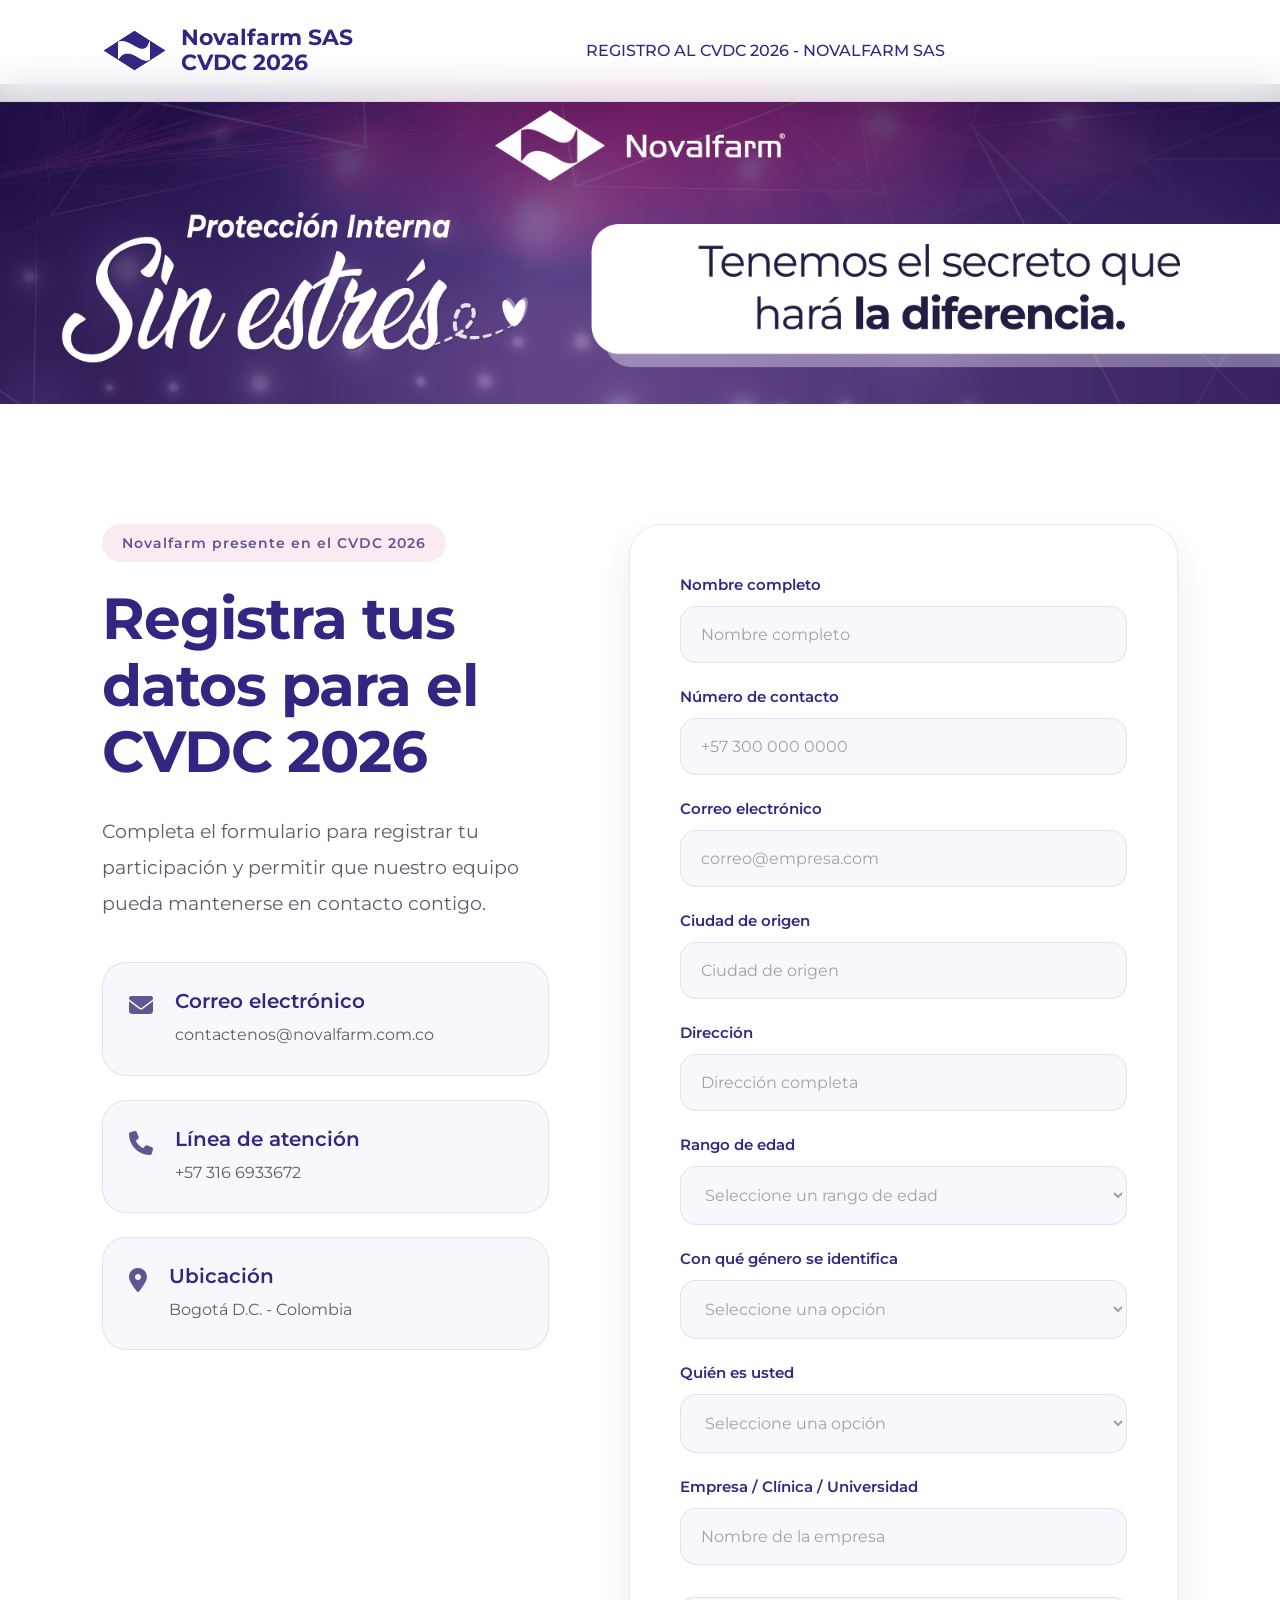
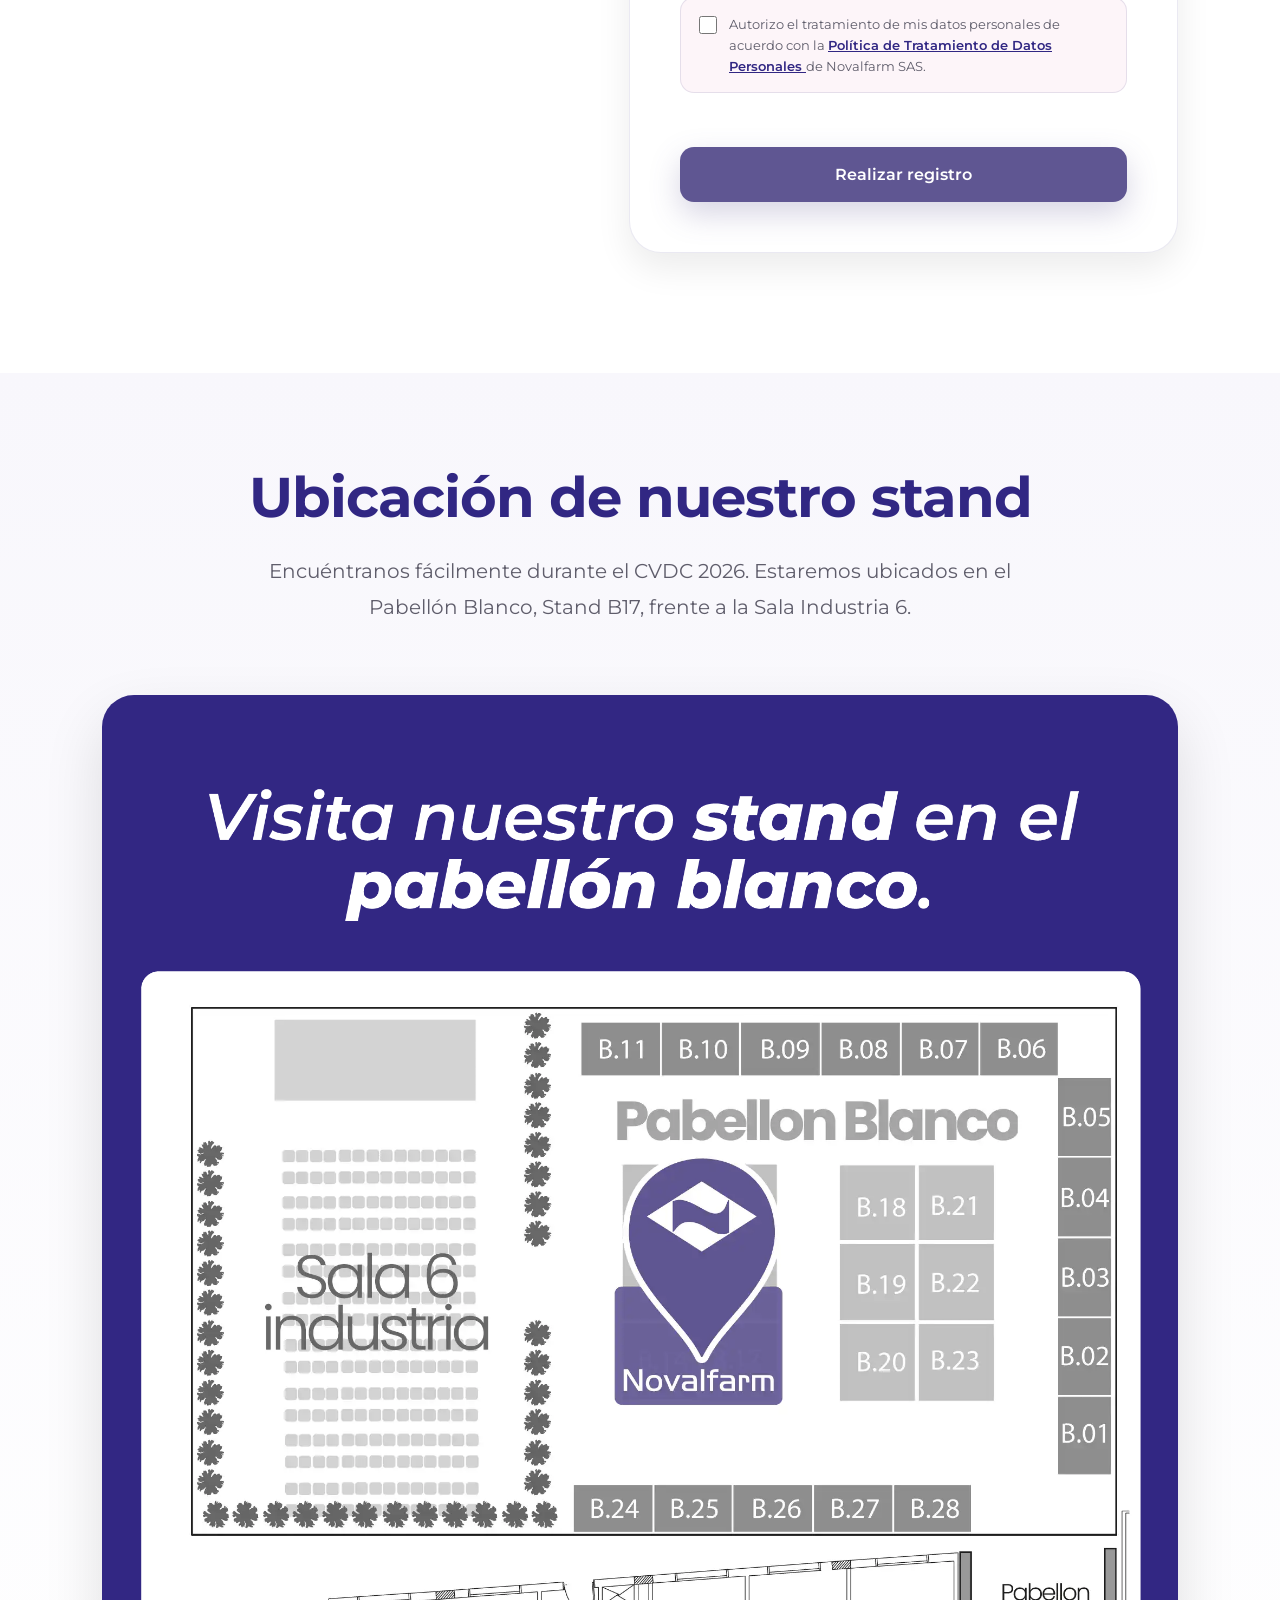
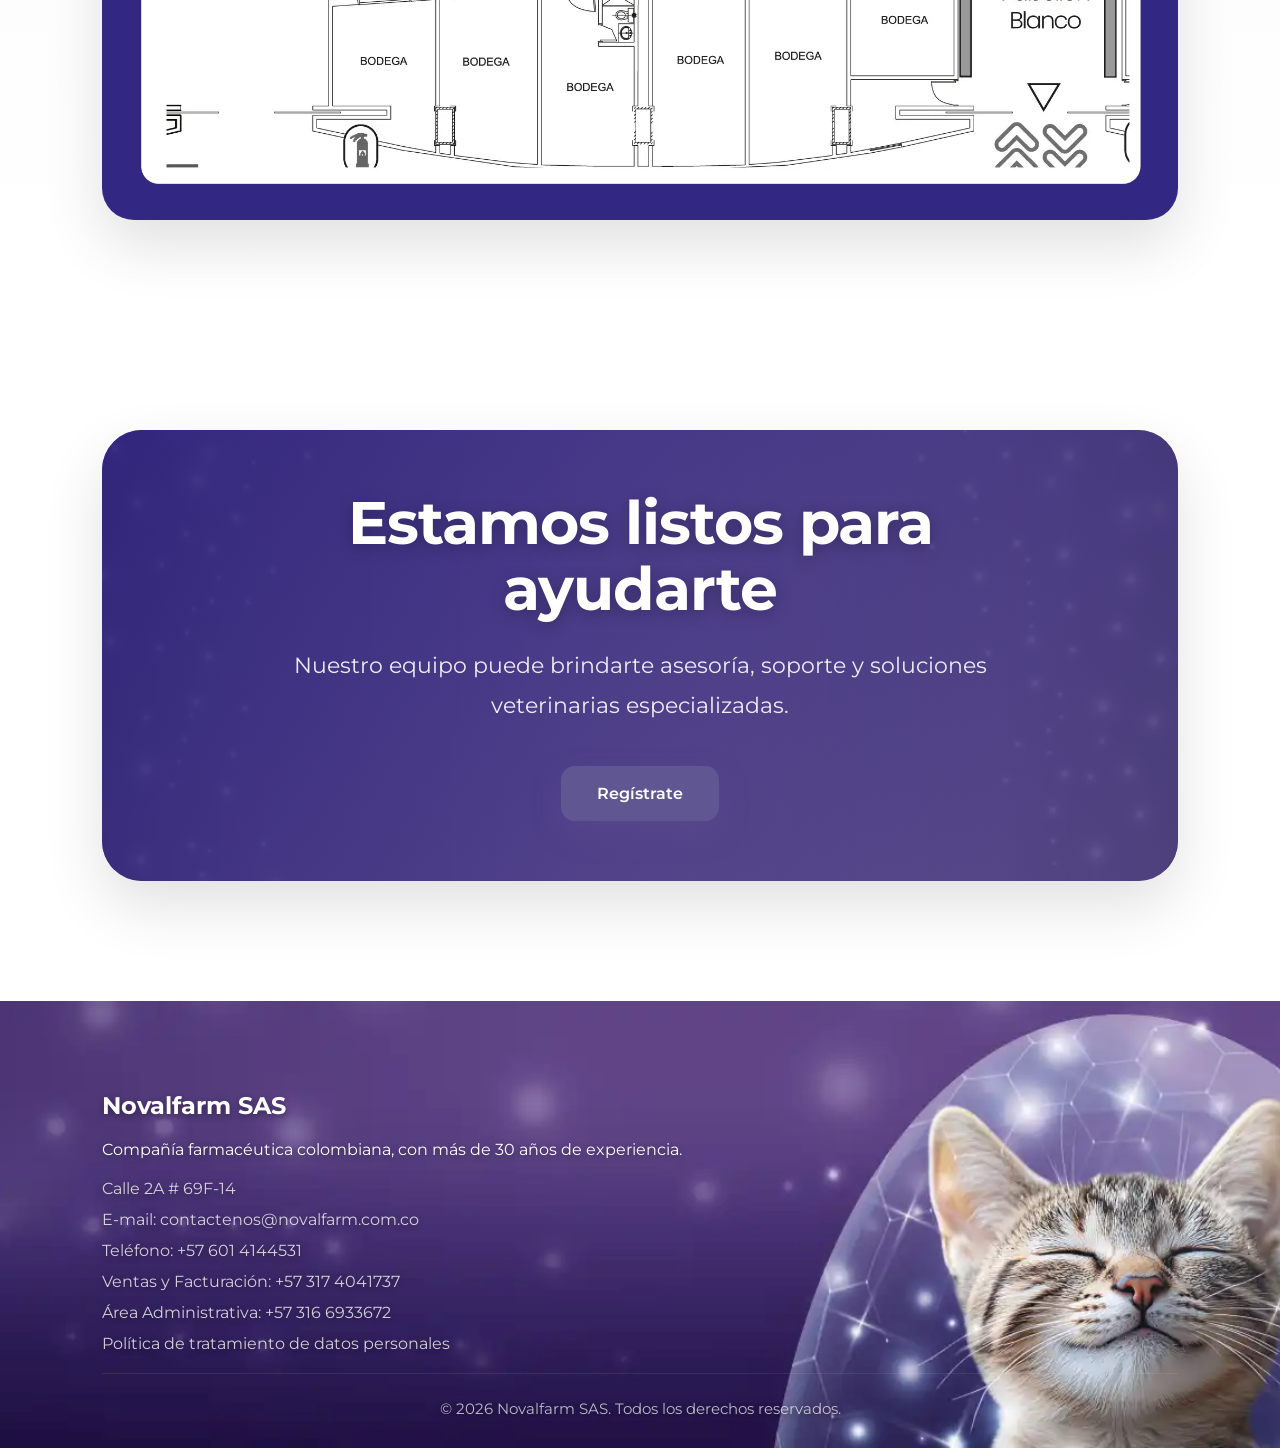
==== commit f6c600f9: "Versión 1.0.1 Implementación Final" ====
--- a/index.html
+++ b/index.html
@@ -19,8 +19,8 @@
     <link href="https://fonts.googleapis.com/css2?family=Montserrat:wght@400;500;600;700&display=swap"
         rel="stylesheet" />
     <link rel="stylesheet" href="https://cdnjs.cloudflare.com/ajax/libs/font-awesome/6.5.1/css/all.min.css" />
-    <link rel="stylesheet" href="../styles/styles.css" />
-    <link rel="stylesheet" href="./index.css" />
+    <link rel="stylesheet" href="../styles/styles.css?v=1.0.0" />
+    <link rel="stylesheet" href="./index.css?v=1.0.0" />
 </head>
 
 <body>
@@ -305,20 +305,19 @@
             <!-- HEADER -->
             <div class="map-header">
                 <h2>
-                    Nuestra Ubicación
+                    Ubicación de nuestro stand
                 </h2>
                 <p>
-                    Puedes encontrarnos y comunicarte
-                    con nuestro equipo para atención
-                    veterinaria especializada.
+                    Encuéntranos fácilmente durante el CVDC 2026.
+                    Estaremos ubicados en el Pabellón Blanco,
+                    Stand B17, frente a la Sala Industria 6.
                 </p>
             </div>
             <!-- MAPA -->
             <div class="map-container">
-                <iframe src="https://www.google.com/maps?q=Calle+2A+%23+69F-14,+Bogota,+Colombia&output=embed"
-                    loading="lazy" allowfullscreen referrerpolicy="no-referrer-when-downgrade"
-                    title="Mapa ubicación empresa">
-                </iframe>
+                <img src="../assets/images/Mapa.webp"
+                    alt="Ubicación del stand NOVALFARM SAS en el Pabellón Blanco del CVDC 2026" class="event-map"
+                    loading="lazy">
             </div>
         </section>
         <!-- FIN BLOQUE TRES -->
@@ -377,8 +376,8 @@
     </footer>
     <!-- FIN FOOTER -->
     <!--  SCRIPTS -->
-    <script src="../scripts/scripts.js"></script>
-    <script src="../scripts/contacto.js"></script>
+    <script src="../scripts/scripts.js?v=1.0.0" defer></script>
+    <script src="../scripts/contacto.js?v=1.0.0" defer></script>
 </body>
 
 </html>
--- a/styles/styles.css
+++ b/styles/styles.css
@@ -1,3 +1,9 @@
+/* ============================================================
+   CVDC 2026
+   NOVALFARM SAS
+   Versión frontend: 1.0.0
+============================================================ */
+
 /* =========================================================
    VARIABLES GLOBALES
 ========================================================= */
@@ -14,6 +20,7 @@
     --color-light: #F8F7FC;
 
     --color-text: #5F5D6B;
+    --color-text-light: #777582;
     --color-border: rgba(49, 39, 131, 0.10);
 
     /* COLORES DE ESTADO */
--- a/index.css
+++ b/index.css
@@ -1,3 +1,9 @@
+/* ============================================================
+   CVDC 2026
+   NOVALFARM SAS
+   Versión frontend: 1.0.0
+============================================================ */
+
 /* =========================================================
    BLOQUE UNO - HERO
 ========================================================= */
@@ -504,6 +510,7 @@
 /* MAPA */
 
 .map-container {
+
     width: 100%;
 
     max-width: 1400px;
@@ -514,19 +521,30 @@
 
     border-radius: 32px;
 
+    background: #322783;
+
+    padding: 18px;
+
     box-shadow: var(--shadow-lg);
-}
-
-/* IFRAME */
-
-.map-container iframe {
+
+}
+
+/* IMAGEN DEL MAPA */
+
+.map-container img {
+
+    display: block;
+
     width: 100%;
 
-    height: 550px;
-
-    border: 0;
-
-    display: block;
+    height: auto;
+
+    object-fit: contain;
+
+    user-select: none;
+
+    -webkit-user-drag: none;
+
 }
 
 /* =========================================================
@@ -736,8 +754,8 @@
         border-radius: 24px;
     }
 
-    .map-container iframe {
-        height: 400px;
+    .map-container img {
+        width: 100%;
     }
 
     .contact-cta {
@@ -814,7 +832,7 @@
         font-size: 16px;
     }
 
-    .map-container iframe {
-        height: 320px;
+    .map-container img {
+        width: 100%;
     }
 }
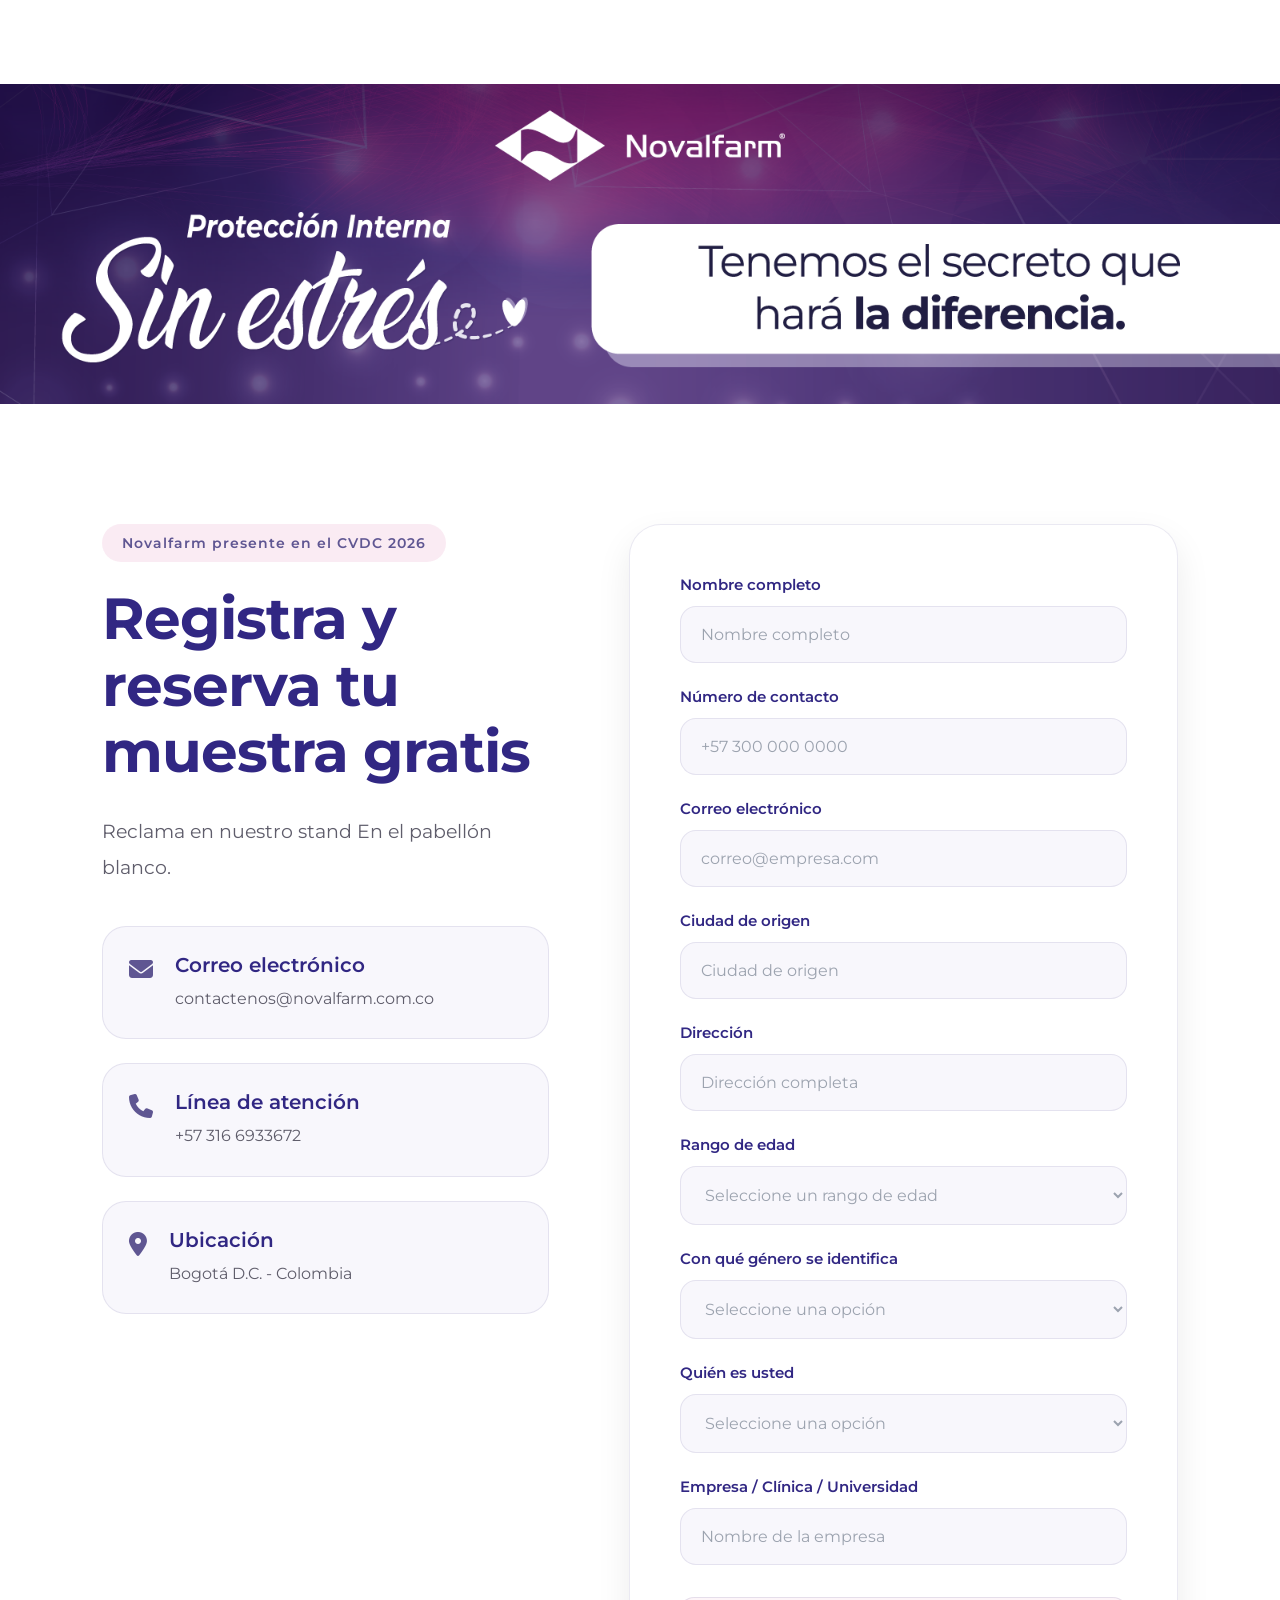
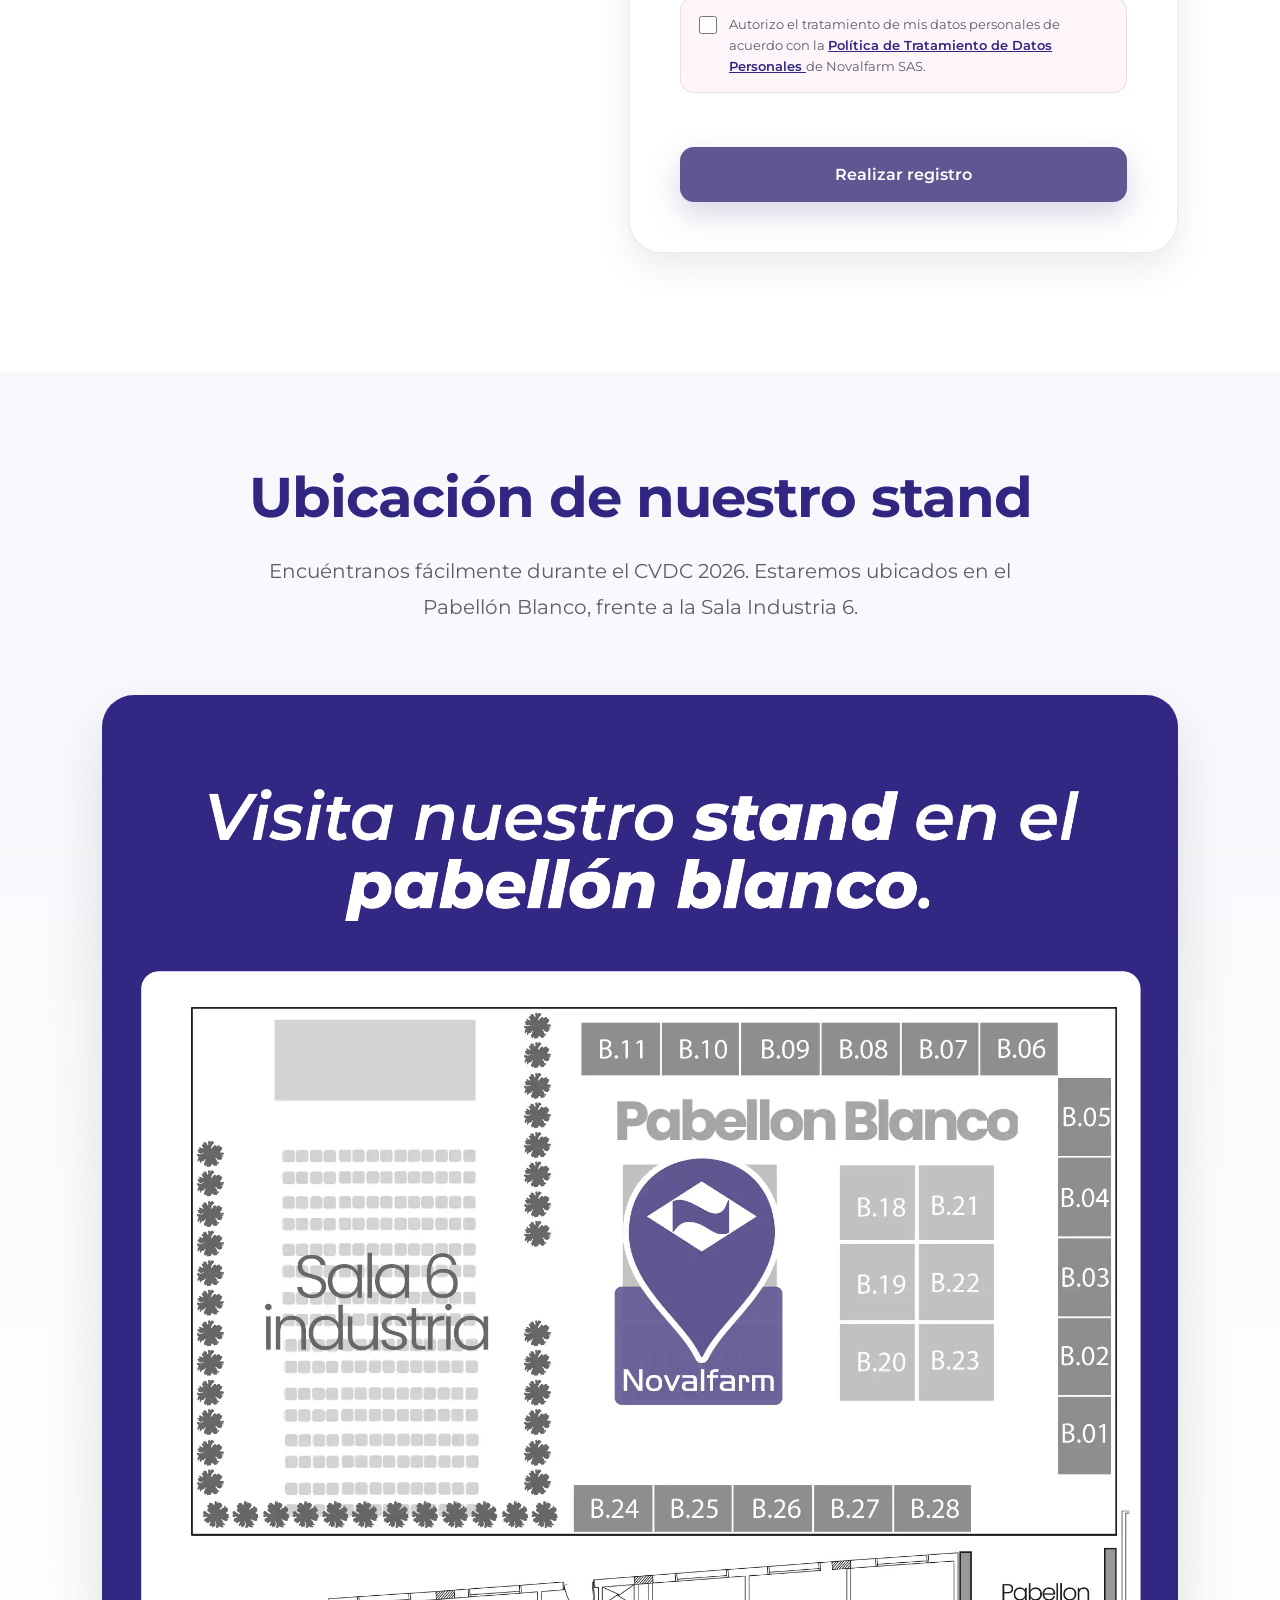
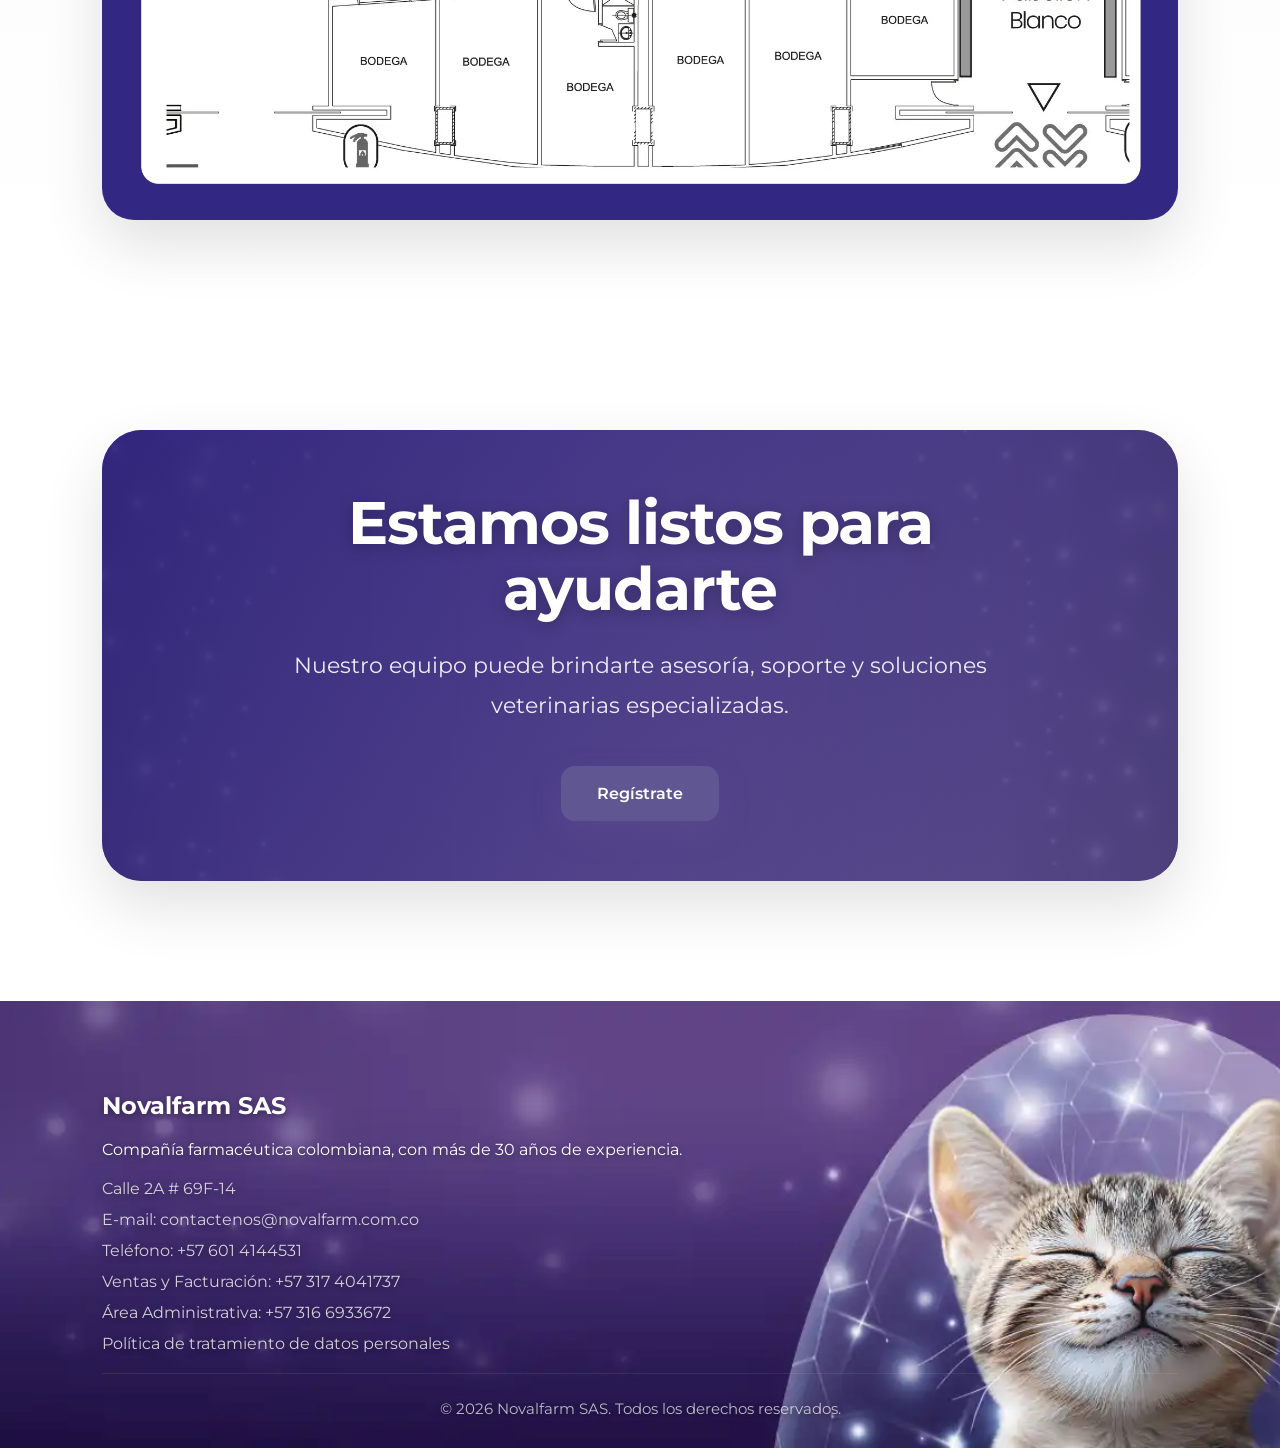
==== commit 6cfa9ec0: "Versión 1.0.1 Implementación Final" ====
--- a/index.html
+++ b/index.html
@@ -25,39 +25,11 @@
 
 <body>
     <!--  INICIO HEADER -->
-    <header class="main-header">
-        <div class="navbar">
-            <a href="../index.html" class="logo-area" aria-label="Ir a la página principal">
-                <img src="../assets/icons/LogoNegativoNovalfarmB.svg" alt="Logo Novalfarm SAS" />
-                <div class="logo-text">
-                    <h2>
-                        Novalfarm SAS<br />
-                        CVDC 2026
-                    </h2>
-                </div>
-            </a>
-            <!-- NAVEGACIÓN -->
-            <nav class="main-nav" id="main-nav">
-                <a href="../index.html"> REGISTRO AL CVDC 2026 - NOVALFARM SAS </a>
-                <!--<a href="../pages/servicios.html"> Servicios </a> -->
-            </nav>
-            <!-- ACCIONES -->
-            <div class="header-actions">
-                <!-- BOTÓN MENU MOBILE -->
-                <button type="button" class="menu-toggle" id="menu-toggle" aria-label="Abrir menú"
-                    aria-controls="main-nav" aria-expanded="false">
-
-                    <i class="fas fa-bars" aria-hidden="true"></i>
-
-                </button>
-            </div>
-        </div>
-    </header>
     <!-- FIN HEADER -->
     <!-- INICIO MAIN -->
     <main>
         <!-- INICIO BLOQUE UNO - HERO -->
-        <section class="contact-hero">
+        <section class="contact-hero"
             aria-label="Campaña Novalfarm CVDC 2026">
         </section>
         <!-- FIN BLOQUE UNO -->
@@ -70,14 +42,12 @@
                         Novalfarm presente en el CVDC 2026
                     </span>
                     <h2>
-                        Registra tus datos
-                        para el CVDC 2026
+                        Registra y reserva
+                        tu muestra gratis
                     </h2>
                     <p>
-                        Completa el formulario para
-                        registrar tu participación y permitir
-                        que nuestro equipo pueda mantenerse
-                        en contacto contigo.
+                        Reclama en nuestro stand
+                        En el pabellón blanco.
                     </p>
                     <!-- CARDS -->
                     <div class="contact-info-list">
@@ -310,7 +280,7 @@
                 <p>
                     Encuéntranos fácilmente durante el CVDC 2026.
                     Estaremos ubicados en el Pabellón Blanco,
-                    Stand B17, frente a la Sala Industria 6.
+                    frente a la Sala Industria 6.
                 </p>
             </div>
             <!-- MAPA -->
